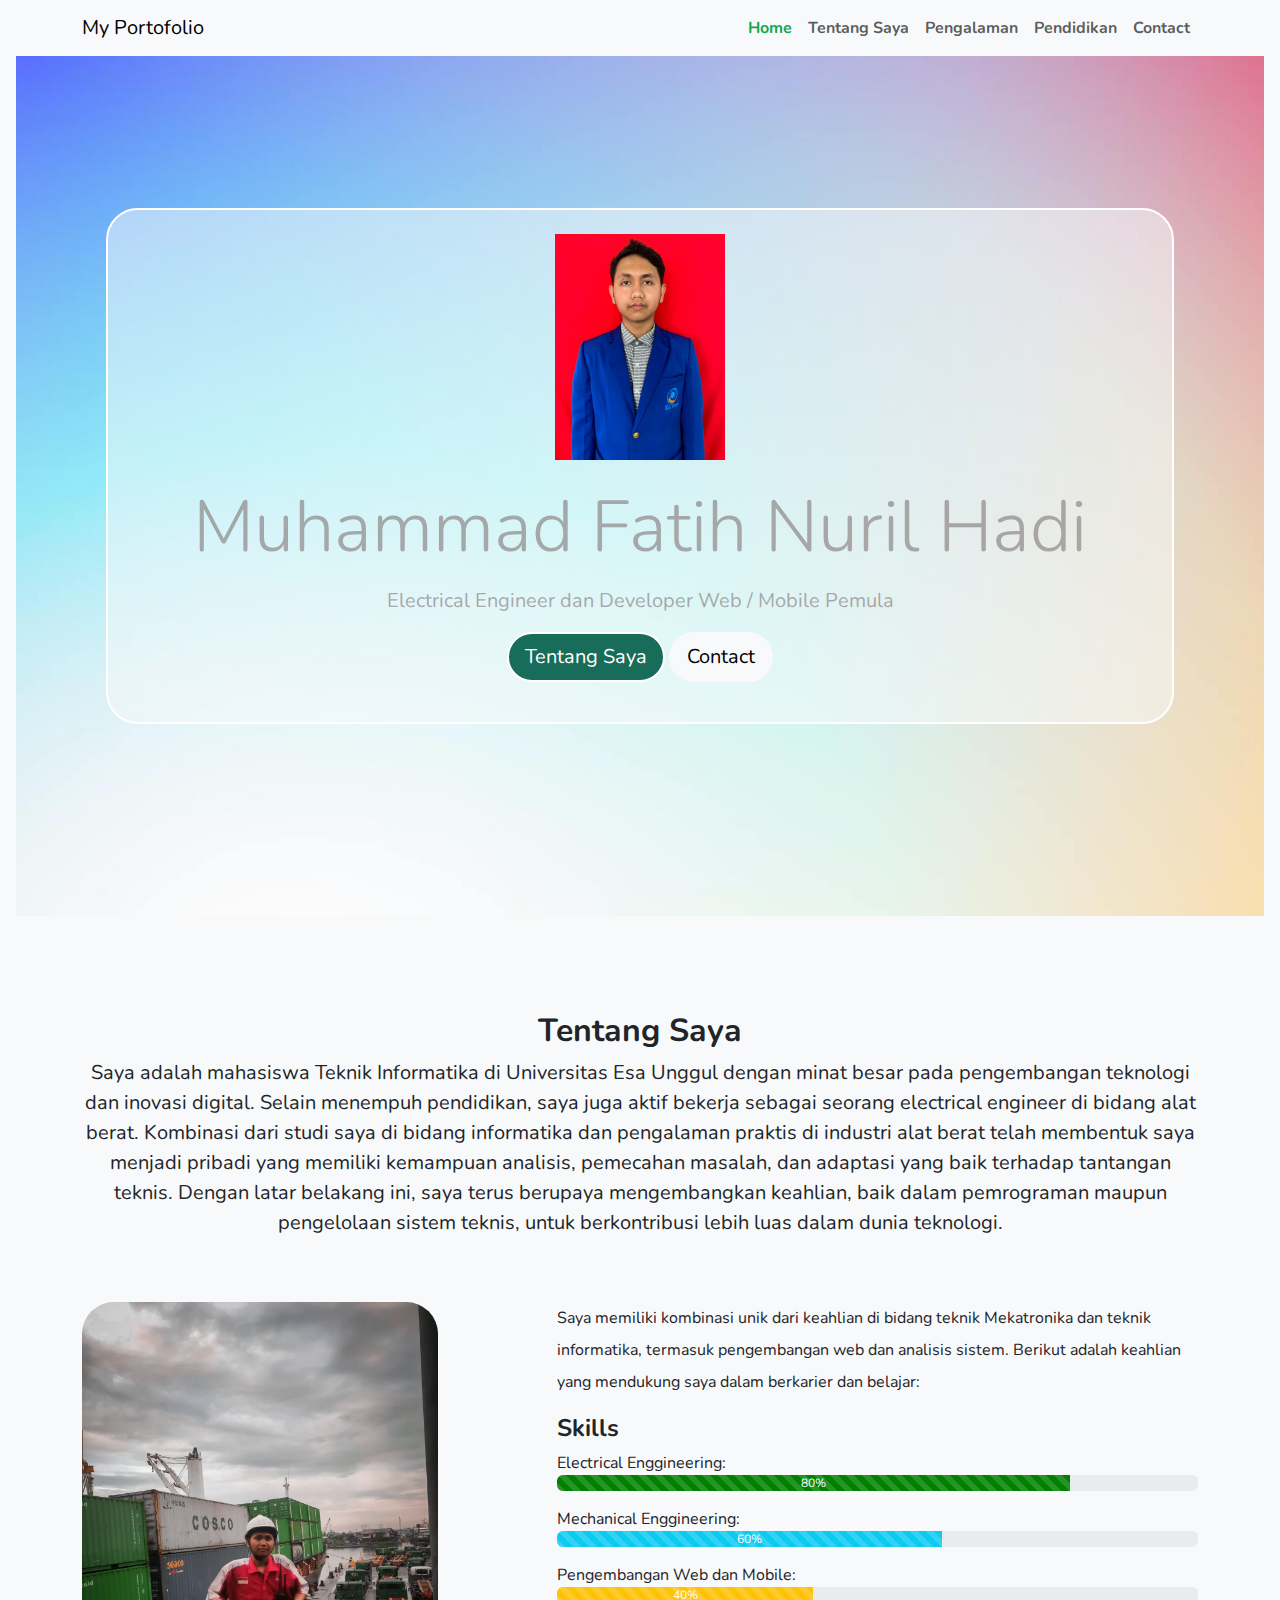
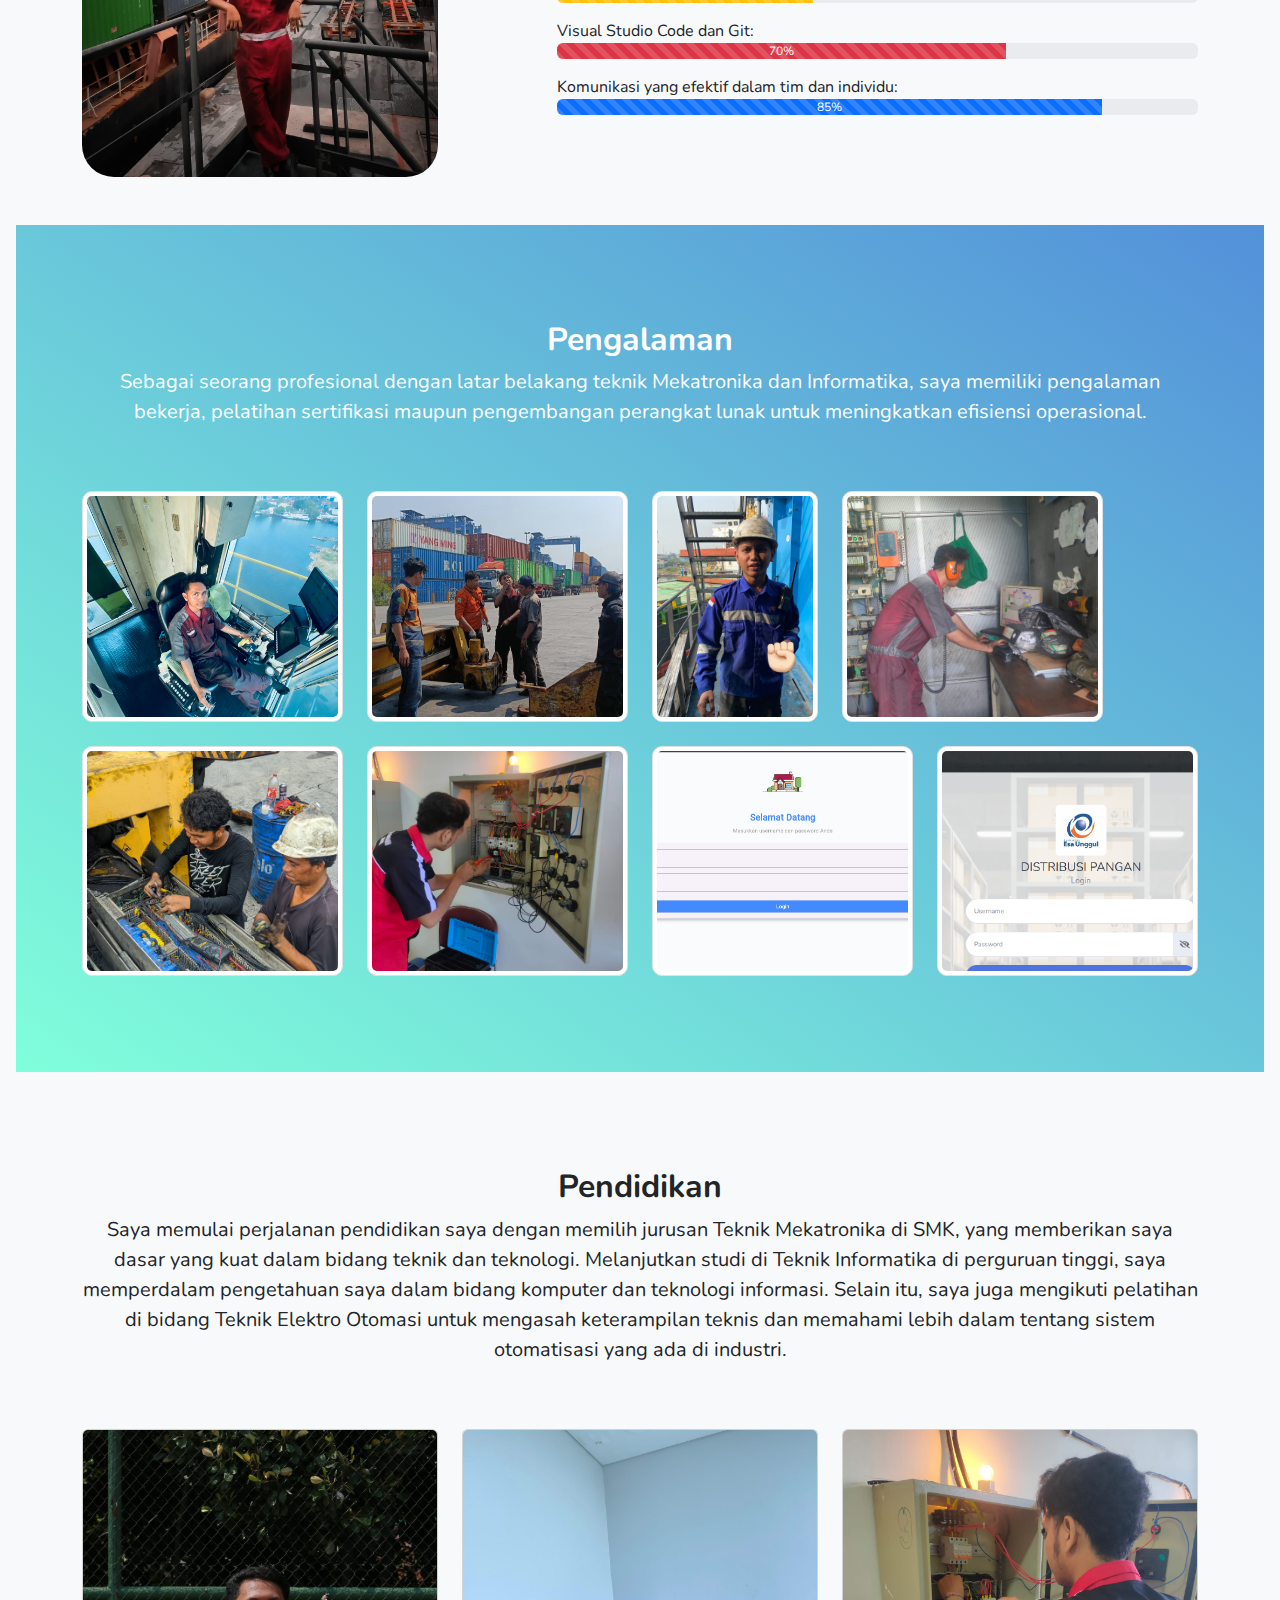
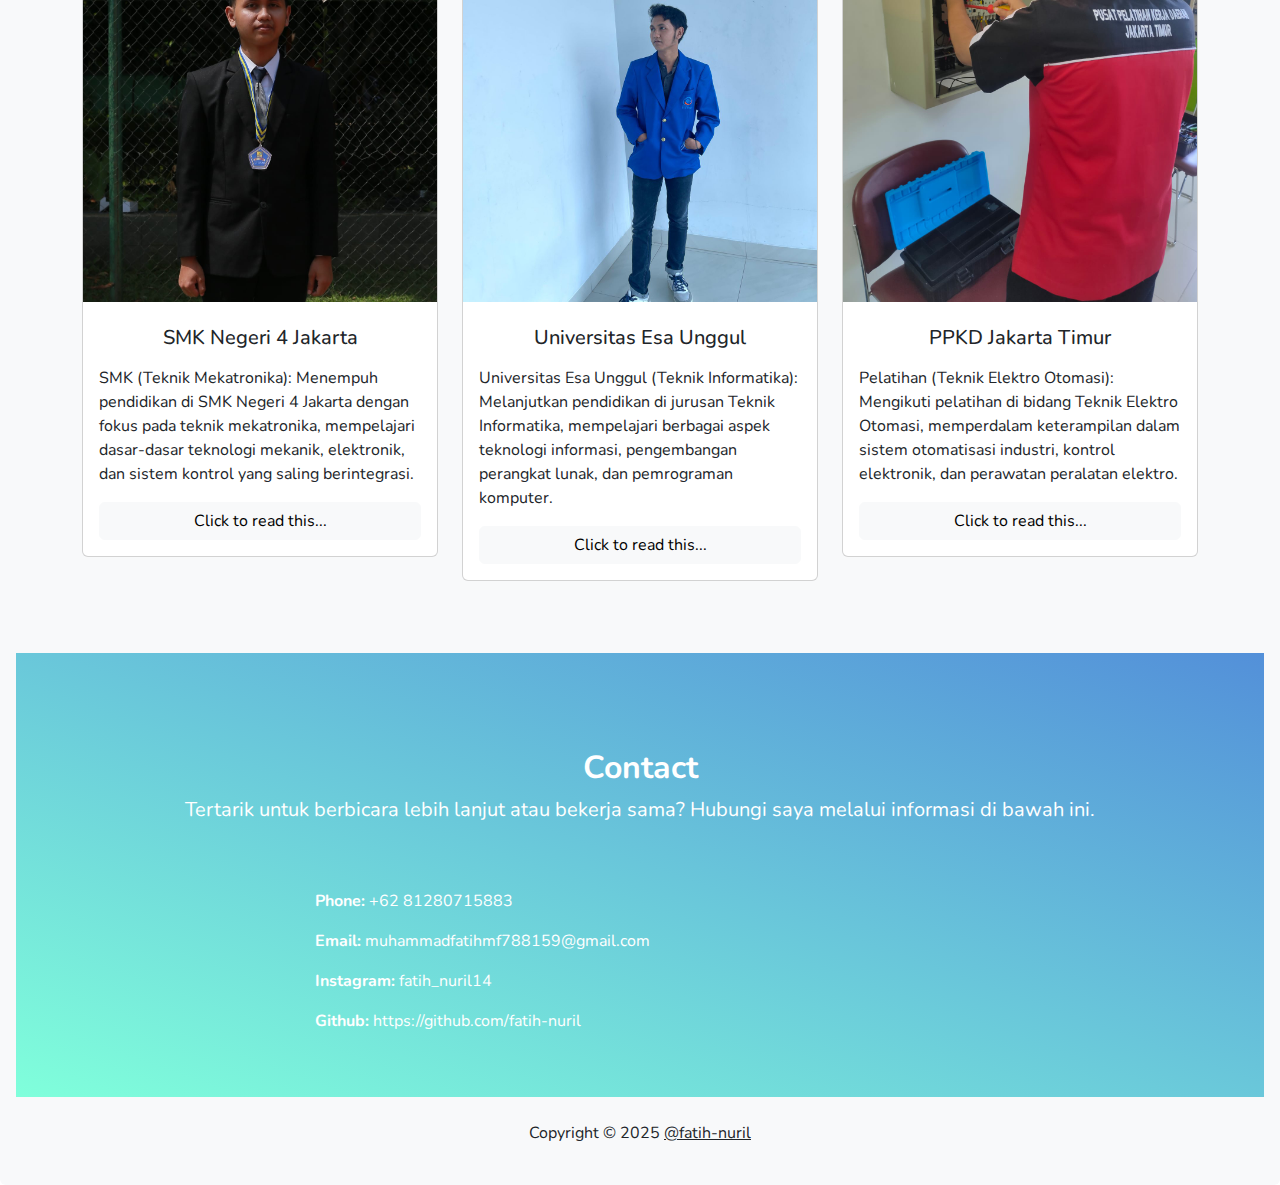
==== index.html @ b8e147cf "Add files via upload" ====
<!DOCTYPE html>
<html lang="en">
<head>
    <meta charset="UTF-8">
    <meta http-equiv="X-UA-Compatible" content="IE=edge">
    <meta name="viewport" content="width=device-width, initial-scale=1.0">
    <title>Personal Portfolio</title>
    <link rel="stylesheet" href="css/bootstrap.css" >
    <link rel="stylesheet" href="css/bootstrap.min.css">
    <link rel="stylesheet" href="css/style.css">
    <link rel="stylesheet" href="css/bootstrap-callout.css">
    <link rel="preconnect" href="https://fonts.googleapis.com">
    <link rel="preconnect" href="https://fonts.gstatic.com" crossorigin>
    <link href="https://fonts.googleapis.com/css2?family=Nunito:wght@200;300;400;500;600;700&display=swap" rel="stylesheet">

    <!--
    Images are from https://unsplash.com/
    -->


</head>
<body>
    <nav id="scrolling_navbar" class="navbar navbar-expand-lg bg-body-tertiary fixed-top">
        <div class="container">
          <a class="navbar-brand" href="#">My Portofolio</a>
          <button class="navbar-toggler" type="button" data-bs-toggle="collapse" data-bs-target="#navbarNav" aria-controls="navbarNav" aria-expanded="false" aria-label="Toggle navigation">
            <span class="navbar-toggler-icon"></span>
          </button>
          <div class="collapse navbar-collapse justify-content-end" id="navbarNav">
            <ul class="navbar-nav fw-bold">
              <li class="nav-item">
                <a class="nav-link" href="#home">Home</a>
              </li>
              <li class="nav-item">
                <a class="nav-link" href="#about">Tentang Saya</a>
              </li>
              <li class="nav-item">
                <a class="nav-link" href="#travel">Pengalaman</a>
              </li>
              <li class="nav-item">
                <a class="nav-link" href="#blog">Pendidikan</a>
              </li>
              <li class="nav-item">
                <a class="nav-link" href="#contact">Contact</a>
              </li>
            </ul>
          </div>
        </div>
      </nav>

      <div data-bs-spy="scroll" data-bs-target="#scrolling_navbar" data-bs-root-margin="0px 0px -40%" data-bs-smooth-scroll="true" class="scrollspy-example bg-light p-3 rounded-2" tabindex="0">

        <section class="min-vh-100 d-flex flex-wrap align-content-center" id="home" style="background-image: url('image/home.jpg'); background-size: cover;">
          <div class="container d-flex align-items-center py-5">
              <div class="col text-center bg-light m-4 p-4 text-dark bg-opacity-50 rounded-5 border border-2 border-white">
                <img src="image/Fatih.jpeg" class="img-fluid col-lg-2 col-sm-6 col-xs-6 mb-4"> 
                <p class="display-2 text-secondary mb-3">Muhammad Fatih Nuril Hadi</p>
                <p class="text-secondary fs-5 mb-6">Electrical Engineer dan Developer Web / Mobile Pemula</p>
                <a class="btn btn-success btn-lg active rounded-pill mb-3" href="#about">Tentang Saya</a>
                <a class="btn btn-light btn-lg rounded-pill mb-3" href="#contact">Contact</a>
            </div>
          </div>
        </section>

        <section data-bs-spy="scroll" data-bs-target="#scrolling_navbar" class="container py-5" id="about">
            <div class="text-center py-5">
                <h2 class="fw-bolder">Tentang Saya</h2>
                <p class="fs-5">Saya adalah mahasiswa Teknik Informatika di Universitas Esa Unggul dengan minat besar pada pengembangan teknologi dan inovasi digital. Selain menempuh pendidikan, saya juga aktif bekerja sebagai seorang electrical engineer di bidang alat berat. Kombinasi dari studi saya di bidang informatika dan pengalaman praktis di industri alat berat telah membentuk saya menjadi pribadi yang memiliki kemampuan analisis, pemecahan masalah, dan adaptasi yang baik terhadap tantangan teknis.

                  Dengan latar belakang ini, saya terus berupaya mengembangkan keahlian, baik dalam pemrograman maupun pengelolaan sistem teknis, untuk berkontribusi lebih luas dalam dunia teknologi.</p>
            </div>
            <div class="row">
                <div class="col-lg-4" >
                    <img class="img-fluid rounded-5" src="image/pelabuhan.png">
                </div>
                <div class="col-lg-7 offset-lg-1">
                    <p class="lh-lg mb-6">Saya memiliki kombinasi unik dari keahlian di bidang teknik Mekatronika dan teknik informatika, termasuk pengembangan web dan analisis sistem. Berikut adalah keahlian yang mendukung saya dalam berkarier dan belajar:</p>
                    <h3 class="fw-bold fs-4">Skills</h3>
                    
                    <p class="mb-0" >Electrical Enggineering:</p>
                    <div class="progress mb-3">
                        <div class="progress-bar progress-bar-striped bg-greenyellow" style="width: 80%;">80%</div>
                    </div>
                    <p class="mb-0" >Mechanical Enggineering:</p>
                    <div class="progress mb-3">
                        <div class="progress-bar progress-bar-striped bg-info" style="width: 60%;">60%</div>
                    </div>
                    <p class="mb-0" >Pengembangan Web dan Mobile:</p>
                    <div class="progress mb-3">
                        <div class="progress-bar progress-bar-striped bg-warning" style="width: 40%;">40%</div>
                    </div>
                    <p class="mb-0" >Visual Studio Code dan Git:</p>
                    <div class="progress mb-3">
                        <div class="progress-bar progress-bar-striped bg-danger" style="width: 70%;">70%</div>
                    </div>
                    <p class="mb-0" >Komunikasi yang efektif dalam tim dan individu:</p>
                    <div class="progress mb-3">
                        <div class="progress-bar progress-bar-striped bg-green" style="width: 85%;">85%</div>
                    </div>
                </div>

            </div>

        </section>

        <section data-bs-spy="scroll" data-bs-target="#scrolling_navbar" class="bg-dark py-5" id="travel">
            <div class="container">
                <div class="text-white text-center py-5">
                    <h2 class="fw-bolder">Pengalaman</h2>
                    <p class="fs-5">Sebagai seorang profesional dengan latar belakang teknik Mekatronika dan Informatika, saya memiliki pengalaman bekerja, pelatihan sertifikasi maupun pengembangan perangkat lunak untuk meningkatkan efisiensi operasional.</p>
                </div>

                <div class="row pb-4" id="gallery" data-toggle="modal" data-target="#exampleModal">
                    <div class="col-12 col-sm-6 col-lg-3 mb-4">
                      <img class="w-100 img-thumbnail" src="image/fatih1.jpeg" data-target="#carouselExample" data-slide-to="0">
                    </div>
                    <div class="col-12 col-sm-6 col-lg-3 mb-4">
                      <img class="w-100 img-thumbnail" src="image/fatih2.jpeg" data-target="#carouselExample" data-slide-to="1">
                    </div>
                    <div class="col-11 col-sm-5 col-lg-2 mb-2">
                      <img class="w-100 img-thumbnail" src="image/fatih3.jpeg" data-target="#carouselExample" data-slide-to="2">
                    </div>
                    <div class="col-12 col-sm-6 col-lg-3 mb-4">
                      <img class="w-100 img-thumbnail" src="image/fatih4.jpeg" data-target="#carouselExample" data-slide-to="3">
                    </div>
                    <div class="col-12 col-sm-6 col-lg-3 mb-4">
                        <img class="w-100 img-thumbnail" src="image/fatih5.jpeg" data-target="#carouselExample" data-slide-to="4">
                    </div>
                    <div class="col-12 col-sm-6 col-lg-3 mb-4">
                        <img class="w-100 img-thumbnail" src="image/fatih6.jpeg" data-target="#carouselExample" data-slide-to="5">
                    </div>
                    <div class="col-12 col-sm-6 col-lg-3 mb-4">
                        <img class="w-100 img-thumbnail" src="image/project1.png" data-target="#carouselExample" data-slide-to="6">
                    </div>
                    <div class="col-12 col-sm-6 col-lg-3 mb-4">
                        <img class="w-100 img-thumbnail" src="image/project3.png" data-target="#carouselExample" data-slide-to="7">
                    </div>
                  </div>
                  
                  <!-- Modal -->
                  <!-- 
                  This part is straight out of Bootstrap docs. Just a carousel inside a modal.
                  -->
                  <div class="modal fade" id="exampleModal" tabindex="-1" role="dialog" aria-hidden="true">
                    <div class="modal-dialog" role="document">
                      <div class="modal-content">
                        <div class="modal-header">
                          <button type="button" class="btn-close" data-dismiss="modal" aria-label="Close"></span>
                          </button>
                        </div>
                        <div class="modal-body">
                          <div id="carouselExample" class="carousel slide" data-bs-ride="carousel">
                            <div class="carousel-indicators">
                                <button type="button" data-bs-target="#carouselExample" data-bs-slide-to="0" class="active" aria-current="true" aria-label="Slide 1"></button>
                                <button type="button" data-bs-target="#carouselExample" data-bs-slide-to="1" aria-label="Slide 2"></button>
                                <button type="button" data-bs-target="#carouselExample" data-bs-slide-to="2" aria-label="Slide 3"></button>
                                <button type="button" data-bs-target="#carouselExample" data-bs-slide-to="3" aria-label="Slide 4"></button>
                                <button type="button" data-bs-target="#carouselExample" data-bs-slide-to="4" aria-label="Slide 5"></button>
                                <button type="button" data-bs-target="#carouselExample" data-bs-slide-to="5" aria-label="Slide 6"></button>
                                <button type="button" data-bs-target="#carouselExample" data-bs-slide-to="6" aria-label="Slide 7"></button>
                                <button type="button" data-bs-target="#carouselExample" data-bs-slide-to="7" aria-label="Slide 8"></button>
                              </div>
                            <div class="carousel-inner">
                              <div class="carousel-item active" data-bs-interval="3000">
                                <img class="d-block w-100" src="image/operator.jpeg">
                              </div>
                              <div class="carousel-item" data-bs-interval="3000">
                                <img class="d-block w-100" src="image/elektrik1.jpeg">
                              </div>
                              <div class="carousel-item" data-bs-interval="3000">
                                <img class="d-block w-100" src="image/ngoding.jpeg">
                              </div>
                              <div class="carousel-item" data-bs-interval="3000">
                                <img class="d-block w-100" src="image/drive1.jpeg">
                              </div>
                              <div class="carousel-item" data-bs-interval="3000">
                                <img class="d-block w-100" src="image/hmc2.jpeg">
                              </div>
                              <div class="carousel-item" data-bs-interval="3000">
                                <img class="d-block w-100" src="image/las1.jpeg">
                              </div>
                              <div class="carousel-item" data-bs-interval="3000">
                                <img class="d-block w-100" src="image/bareng.jpeg">
                              </div>
                              <div class="carousel-item" data-bs-interval="3000">
                                <img class="d-block w-100" src="image/pelabuhan.png">
                              </div>
                            </div>
                            <a class="carousel-control-prev" href="#carouselExample" type="button" data-slide="prev">
                              <span class="carousel-control-prev-icon" aria-hidden="true"></span>
                              <span class="visually-hidden">Previous</span>
                            </a>
                            <a class="carousel-control-next" href="#carouselExample" type="button" data-slide="next">
                              <span class="carousel-control-next-icon" aria-hidden="true"></span>
                              <span class="visually-hidden">Next</span>
                            </a>
                          </div>
                        </div>
                      </div>
                    </div>
                  </div>
                  
            </div>
            
        </section>

        <section data-bs-spy="scroll" data-bs-target="#scrolling_navbar" class="py-5" id="blog">
            <div class="container">
                <div class="text-center py-5">
                    <h2 class="fw-bolder">Pendidikan</h2>
                    <p class="fs-5">Saya memulai perjalanan pendidikan saya dengan memilih jurusan Teknik Mekatronika di SMK, yang memberikan saya dasar yang kuat dalam bidang teknik dan teknologi. Melanjutkan studi di Teknik Informatika di perguruan tinggi, saya memperdalam pengetahuan saya dalam bidang komputer dan teknologi informasi. Selain itu, saya juga mengikuti pelatihan di bidang Teknik Elektro Otomasi untuk mengasah keterampilan teknis dan memahami lebih dalam tentang sistem otomatisasi yang ada di industri.</p>
                </div>

                <div class="row">
                    <div class="col-lg-4 col-md-6 mb-4">
                        <div class="card">
                            <img src="image/smk.jpeg" class="card-img-top">
                            <div class="card-body">
                                <h5 class="card-title text-center py-2">SMK Negeri 4 Jakarta</h5>
                                <p>SMK (Teknik Mekatronika): Menempuh pendidikan di SMK Negeri 4 Jakarta dengan fokus pada teknik mekatronika, mempelajari dasar-dasar teknologi mekanik, elektronik, dan sistem kontrol yang saling berintegrasi.</p>
                                <a href="blog-page.html" class="btn btn-light d-flex justify-content-center">Click to read this...</a>
                            </div>

                        </div>

                    </div>

                    <div class="col-lg-4 col-md-6 mb-4">
                        <div class="card">
                            <img src="image/kuliah.jpeg" class="card-img-top">
                            <div class="card-body">
                                <h5 class="card-title text-center py-2">Universitas Esa Unggul</h5>
                                <p>Universitas Esa Unggul (Teknik Informatika): Melanjutkan pendidikan di jurusan Teknik Informatika, mempelajari berbagai aspek teknologi informasi, pengembangan perangkat lunak, dan pemrograman komputer.</p>
                                <a href="blog-page2.html" class="btn btn-light d-flex justify-content-center">Click to read this...</a>
                            </div>

                        </div>

                    </div>

                    <div class="col-lg-4 col-md-6 mb-4">
                        <div class="card">
                            <img src="image/pelatihan.jpeg" class="card-img-top">
                            <div class="card-body">
                                <h5 class="card-title text-center py-2">PPKD Jakarta Timur</h5>
                                <p>Pelatihan (Teknik Elektro Otomasi): Mengikuti pelatihan di bidang Teknik Elektro Otomasi, memperdalam keterampilan dalam sistem otomatisasi industri, kontrol elektronik, dan perawatan peralatan elektro.</p>
                                <a href="blog-page3.html" class="btn btn-light d-flex justify-content-center">Click to read this...</a>
                            </div>

                        </div>

                    </div>

                </div>



            </div>
        </section>

        <section data-bs-spy="scroll" data-bs-target="#scrolling_navbar" class="bg-dark py-5" id="contact">
          <div class="container">
              <div class="text-white text-center py-5">
                  <h2 class="fw-bolder">Contact</h2>
                  <p class="fs-5">Tertarik untuk berbicara lebih lanjut atau bekerja sama? Hubungi saya melalui informasi di bawah ini.</p>
              </div>
      
              <div class="col-xxl-6 col-xl-7 col-lg-8 col-md-9 col-sm-10 col-11 mx-auto">
                  <div class="text-white fs-6">
                      <p><strong>Phone:</strong> +62 81280715883</p>
                      <p><strong>Email:</strong> muhammadfatihmf788159@gmail.com</p>
                      <p><strong>Instagram:</strong> fatih_nuril14</p>
                      <p><strong>Github:</strong> https://github.com/fatih-nuril</p>
                  </div>
              </div>
          </div>
      </section>      

        <footer class="bg-light">
            <div class="container">
                <p class="copyright-text text-center fs-8 py-4 mb-0">Copyright © 2025 <a class="text-dark" href="https://github.com/fatih-nuril" target="_blank">@fatih-nuril</a></p>
                </div>
            </div>

        </footer>

    </div>

    <script>
        function switchStyle() {
        if (document.getElementById('styleSwitch').checked) {
            document.getElementById('gallery').classList.add("custom");
            document.getElementById('exampleModal').classList.add("custom");
        } else {
            document.getElementById('gallery').classList.remove("custom");
            document.getElementById('exampleModal').classList.remove("custom");
        }
        };
        
    </script>

    <script src="https://cdnjs.cloudflare.com/ajax/libs/jquery/3.3.1/jquery.min.js" ></script>
    <script src="https://cdnjs.cloudflare.com/ajax/libs/popper.js/1.14.6/popper.min.js" ></script>
    <script src="https://stackpath.bootstrapcdn.com/bootstrap/4.1.3/js/bootstrap.min.js" ></script>
    <script src="js/bootstrap.bundle.min.js"></script>
    <script src="js/main.js"></script>
   
</body>
</html>
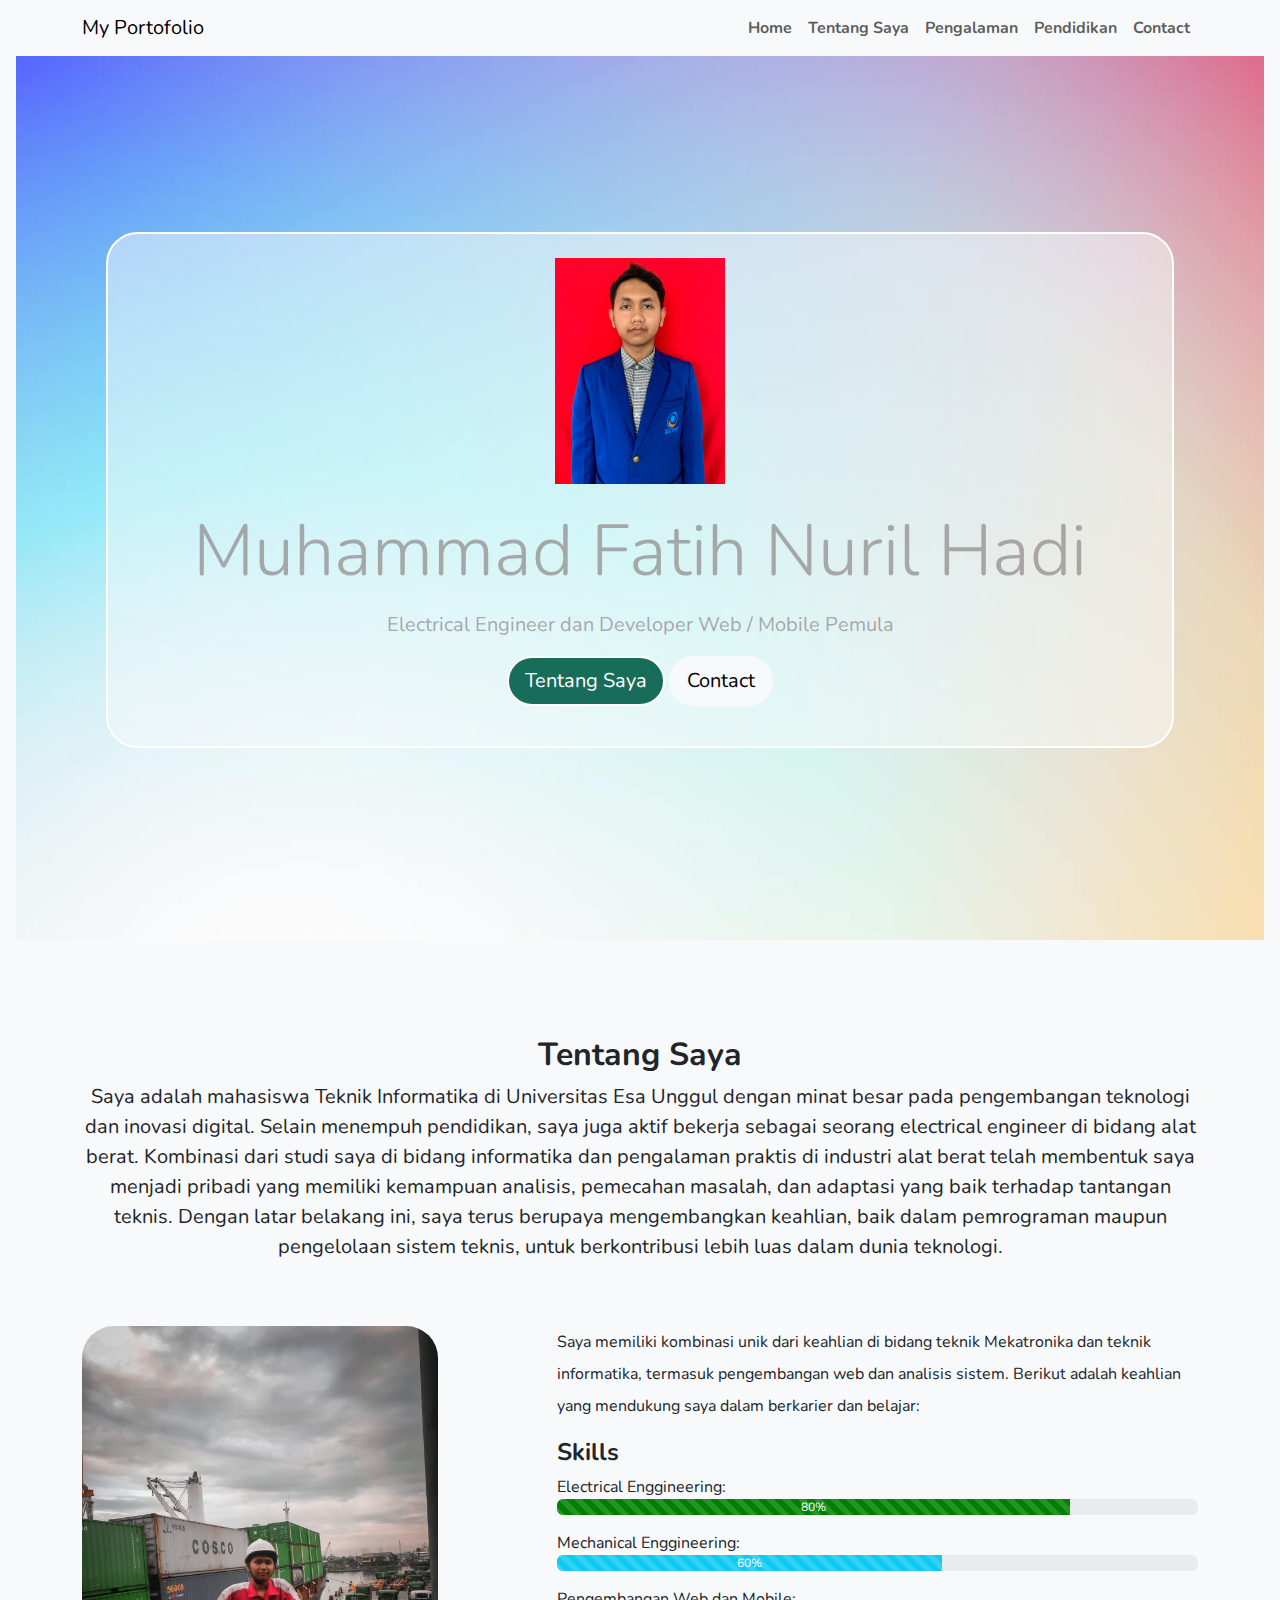
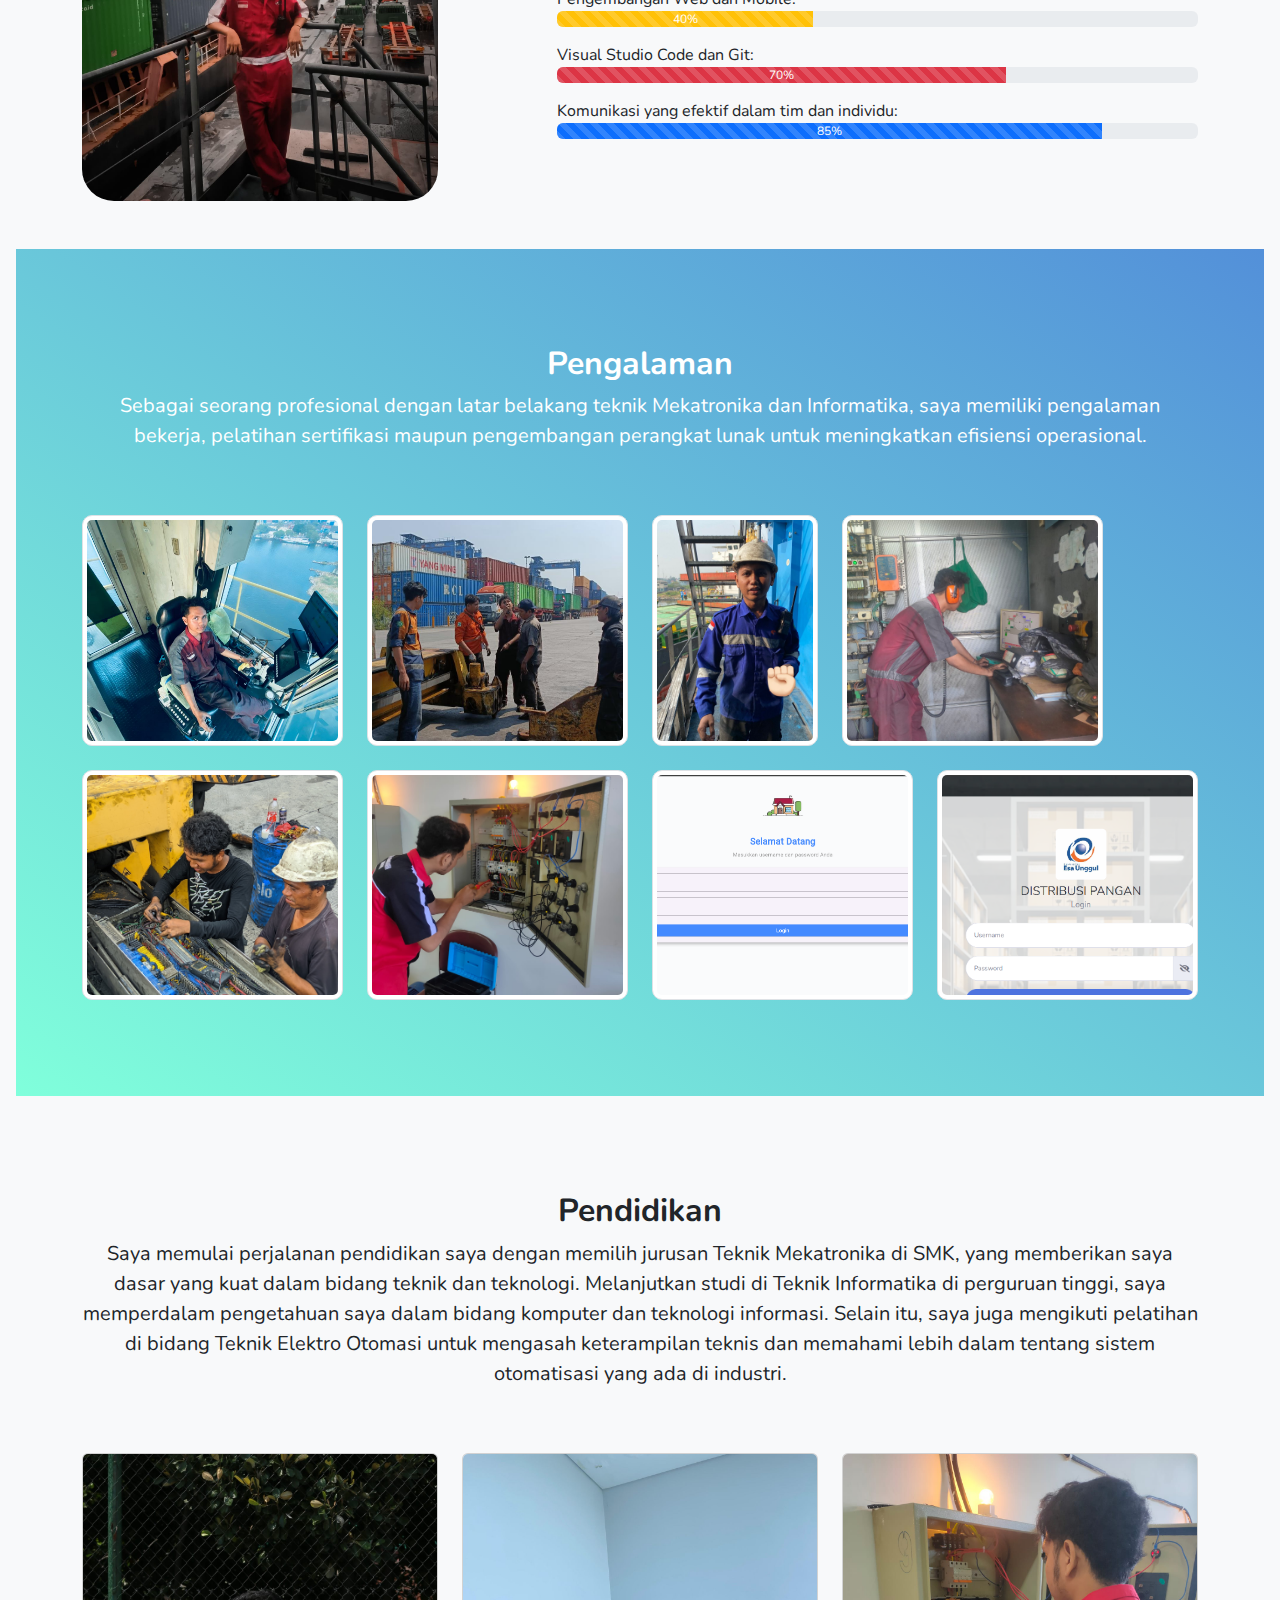
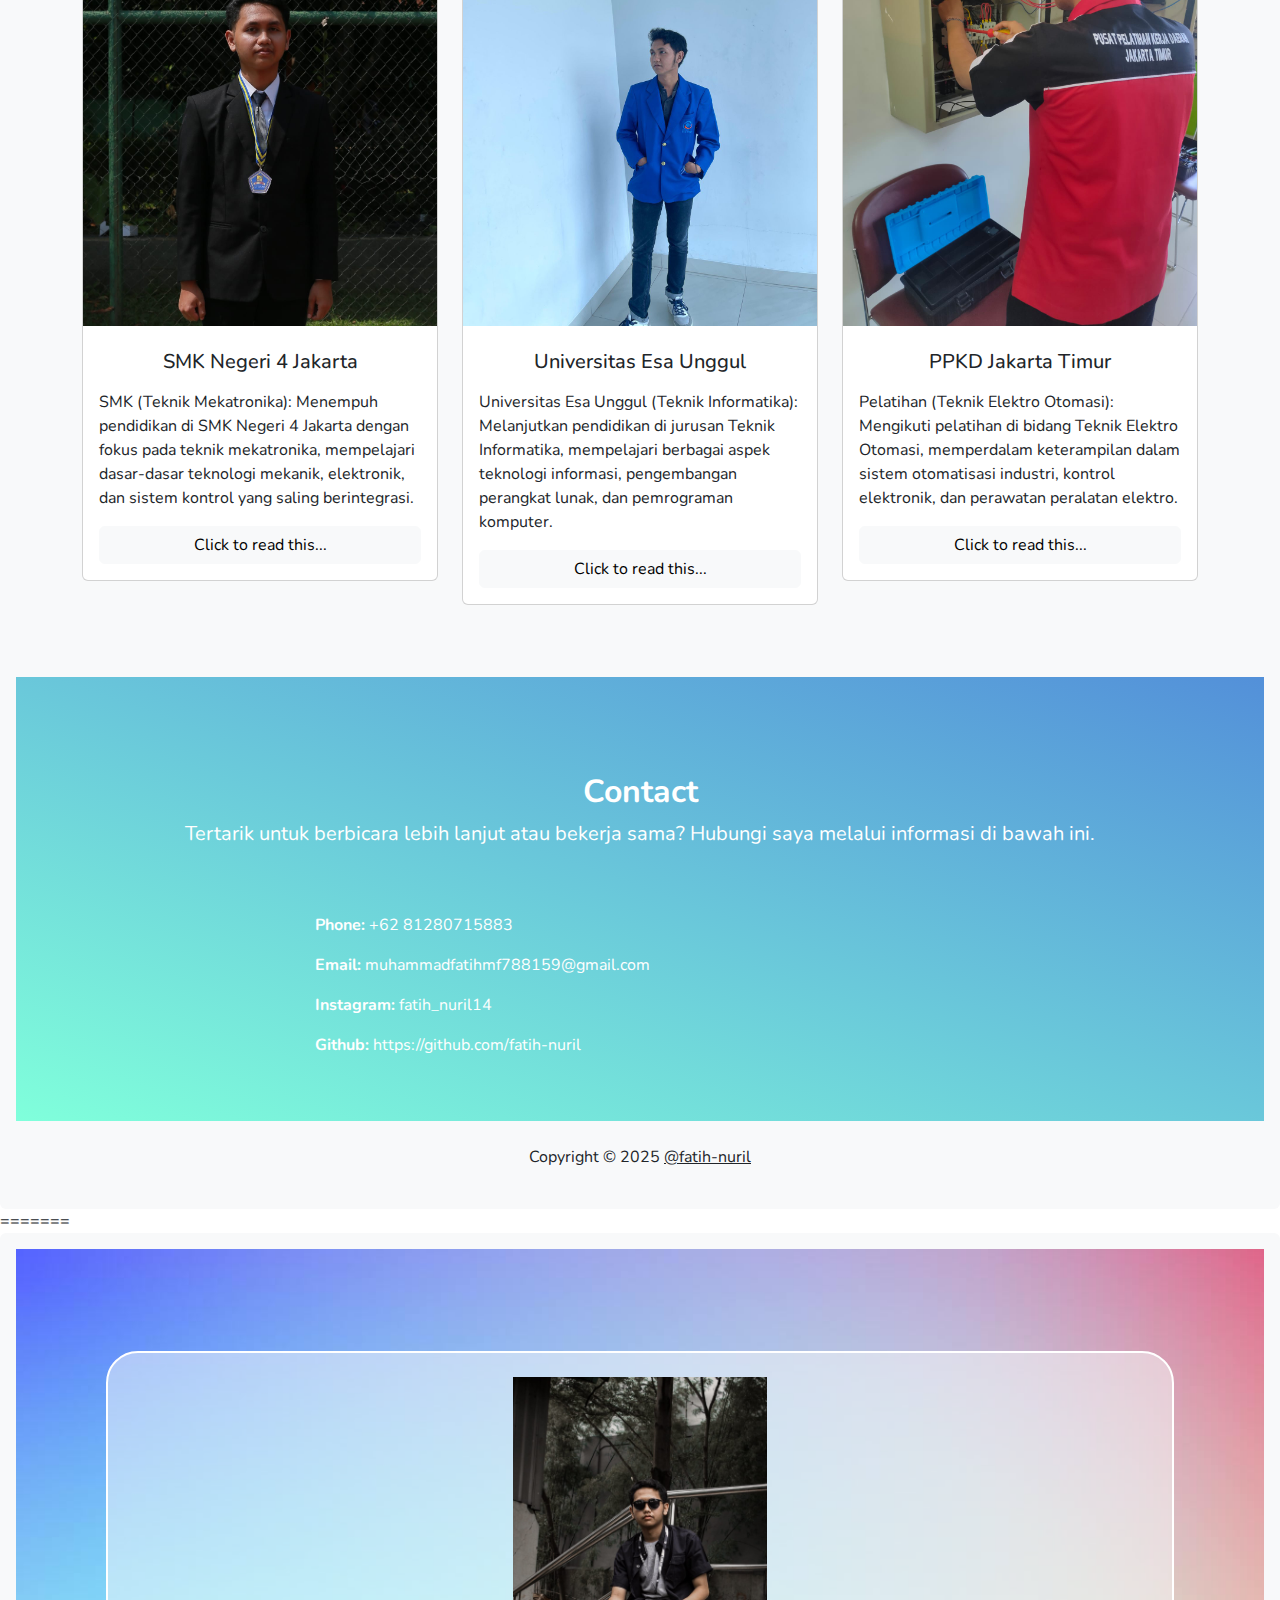
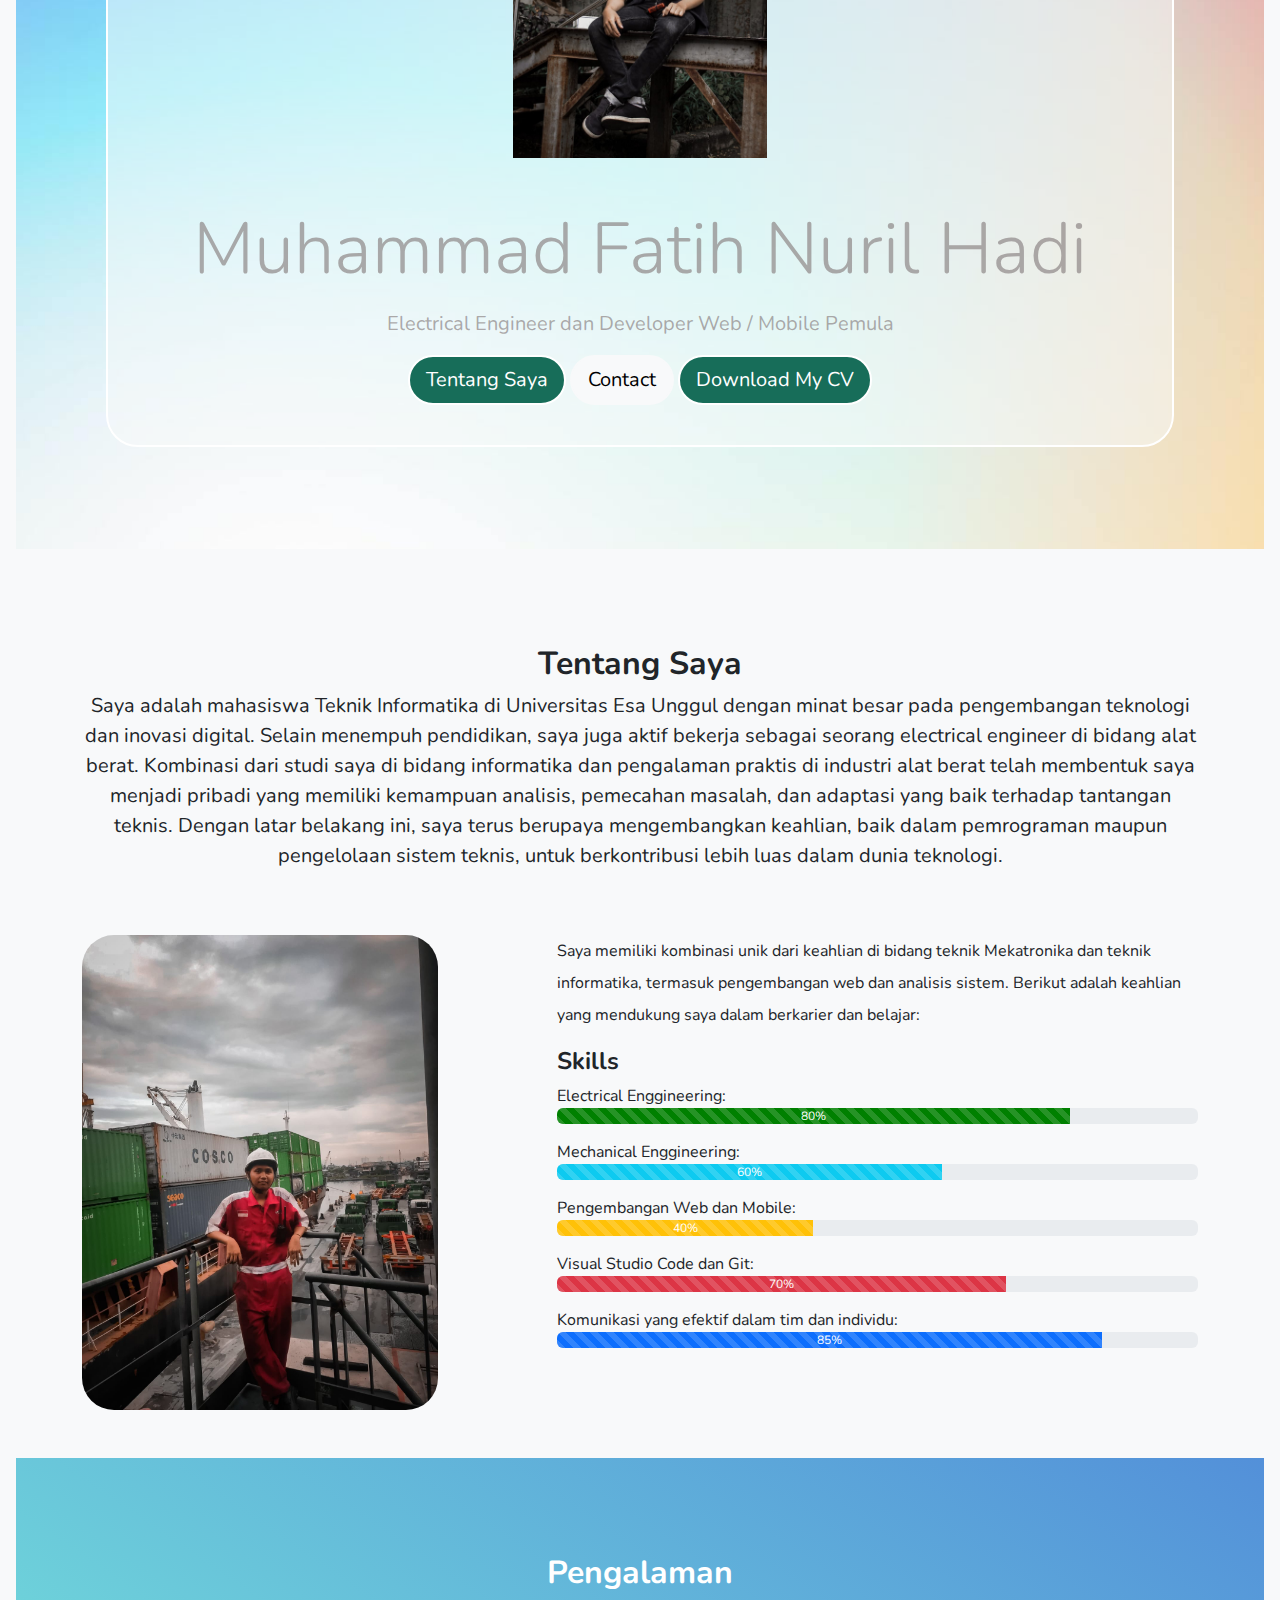
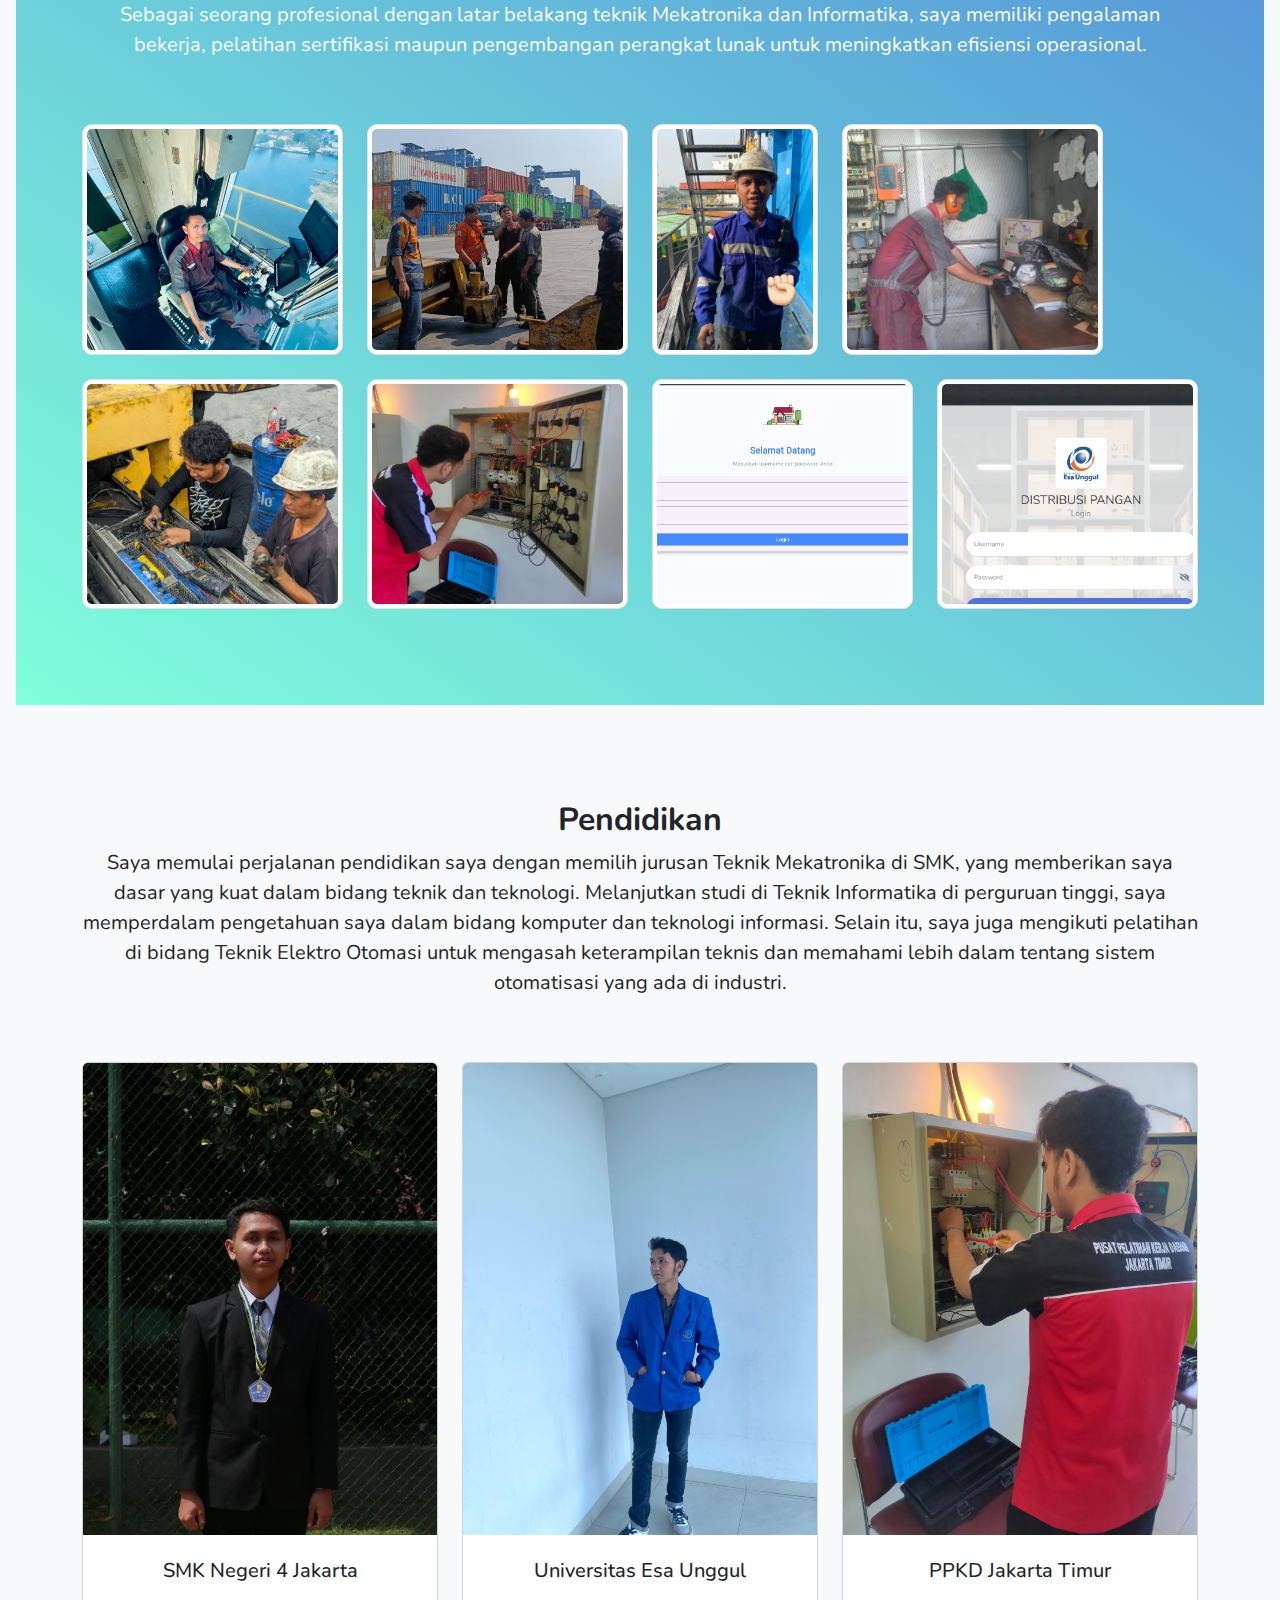
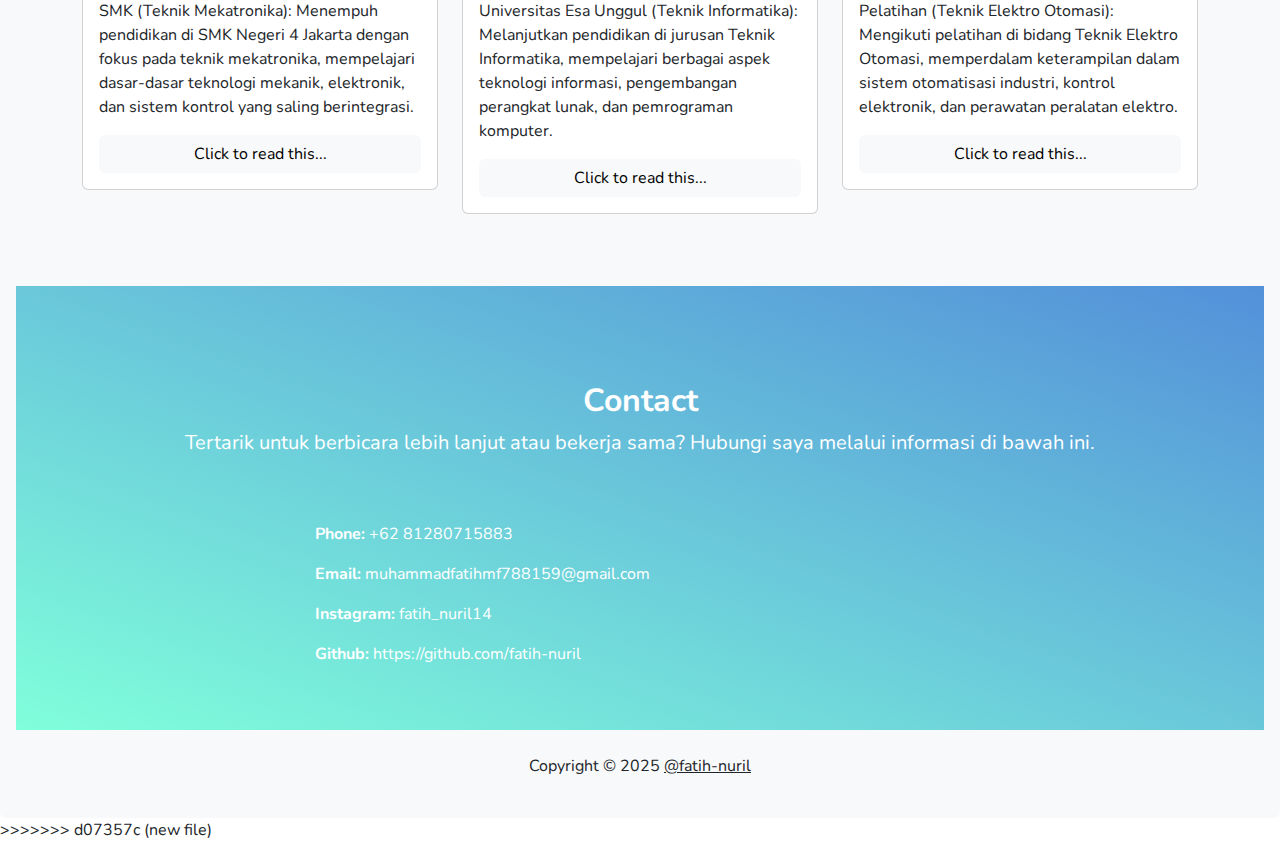
==== commit ec7ad81d: "new file" ====
--- a/index.html
+++ b/index.html
@@ -1,3 +1,4 @@
+<<<<<<< HEAD
 <!DOCTYPE html>
 <html lang="en">
 <head>
@@ -306,4 +307,315 @@
     <script src="js/main.js"></script>
    
 </body>
+=======
+<!DOCTYPE html>
+<html lang="en">
+<head>
+    <meta charset="UTF-8">
+    <meta http-equiv="X-UA-Compatible" content="IE=edge">
+    <meta name="viewport" content="width=device-width, initial-scale=1.0">
+    <title>Personal Portfolio</title>
+    <link rel="stylesheet" href="css/bootstrap.css" >
+    <link rel="stylesheet" href="css/bootstrap.min.css">
+    <link rel="stylesheet" href="css/style.css">
+    <link rel="stylesheet" href="css/bootstrap-callout.css">
+    <link rel="preconnect" href="https://fonts.googleapis.com">
+    <link rel="preconnect" href="https://fonts.gstatic.com" crossorigin>
+    <link href="https://fonts.googleapis.com/css2?family=Nunito:wght@200;300;400;500;600;700&display=swap" rel="stylesheet">
+
+    <!--
+    Images are from https://unsplash.com/
+    -->
+
+
+</head>
+<body>
+    <nav id="scrolling_navbar" class="navbar navbar-expand-lg bg-body-tertiary fixed-top">
+        <div class="container">
+          <a class="navbar-brand" href="#">My Portofolio</a>
+          <button class="navbar-toggler" type="button" data-bs-toggle="collapse" data-bs-target="#navbarNav" aria-controls="navbarNav" aria-expanded="false" aria-label="Toggle navigation">
+            <span class="navbar-toggler-icon"></span>
+          </button>
+          <div class="collapse navbar-collapse justify-content-end" id="navbarNav">
+            <ul class="navbar-nav fw-bold">
+              <li class="nav-item">
+                <a class="nav-link" href="#home">Home</a>
+              </li>
+              <li class="nav-item">
+                <a class="nav-link" href="#about">Tentang Saya</a>
+              </li>
+              <li class="nav-item">
+                <a class="nav-link" href="#travel">Pengalaman</a>
+              </li>
+              <li class="nav-item">
+                <a class="nav-link" href="#blog">Pendidikan</a>
+              </li>
+              <li class="nav-item">
+                <a class="nav-link" href="#contact">Contact</a>
+              </li>
+            </ul>
+          </div>
+        </div>
+      </nav>
+
+      <div data-bs-spy="scroll" data-bs-target="#scrolling_navbar" data-bs-root-margin="0px 0px -40%" data-bs-smooth-scroll="true" class="scrollspy-example bg-light p-3 rounded-2" tabindex="0">
+
+        <section class="min-vh-100 d-flex flex-wrap align-content-center" id="home" style="background-image: url('image/home.jpg'); background-size: cover;">
+          <div class="container d-flex align-items-center py-5">
+              <div class="col text-center bg-light m-4 p-4 text-dark bg-opacity-50 rounded-5 border border-2 border-white">
+                <img src="image/fatih_buat_porto.jpg" class="img-fluid col-lg-3 col-sm-7 col-xs-7 mb-5"> 
+                <p class="display-2 text-secondary mb-3">Muhammad Fatih Nuril Hadi</p>
+                <p class="text-secondary fs-5 mb-6">Electrical Engineer dan Developer Web / Mobile Pemula</p>
+                <a class="btn btn-success btn-lg active rounded-pill mb-3" href="#about">Tentang Saya</a>
+                <a class="btn btn-light btn-lg rounded-pill mb-3" href="#contact">Contact</a>
+                <a href="image/cv_muhammad_fatih_nuril_hadi.pdf" class="btn btn-success btn-lg active rounded-pill mb-3" download="Muhammad_Fatih_Nuril_Hadi_CV.pdf">Download My CV</a>
+            </div>
+          </div>
+        </section>
+
+        <section data-bs-spy="scroll" data-bs-target="#scrolling_navbar" class="container py-5" id="about">
+            <div class="text-center py-5">
+                <h2 class="fw-bolder">Tentang Saya</h2>
+                <p class="fs-5">Saya adalah mahasiswa Teknik Informatika di Universitas Esa Unggul dengan minat besar pada pengembangan teknologi dan inovasi digital. Selain menempuh pendidikan, saya juga aktif bekerja sebagai seorang electrical engineer di bidang alat berat. Kombinasi dari studi saya di bidang informatika dan pengalaman praktis di industri alat berat telah membentuk saya menjadi pribadi yang memiliki kemampuan analisis, pemecahan masalah, dan adaptasi yang baik terhadap tantangan teknis.
+
+                  Dengan latar belakang ini, saya terus berupaya mengembangkan keahlian, baik dalam pemrograman maupun pengelolaan sistem teknis, untuk berkontribusi lebih luas dalam dunia teknologi.</p>
+            </div>
+            <div class="row">
+                <div class="col-lg-4" >
+                    <img class="img-fluid rounded-5" src="image/pelabuhan.png">
+                </div>
+                <div class="col-lg-7 offset-lg-1">
+                    <p class="lh-lg mb-6">Saya memiliki kombinasi unik dari keahlian di bidang teknik Mekatronika dan teknik informatika, termasuk pengembangan web dan analisis sistem. Berikut adalah keahlian yang mendukung saya dalam berkarier dan belajar:</p>
+                    <h3 class="fw-bold fs-4">Skills</h3>
+                    
+                    <p class="mb-0" >Electrical Enggineering:</p>
+                    <div class="progress mb-3">
+                        <div class="progress-bar progress-bar-striped bg-greenyellow" style="width: 80%;">80%</div>
+                    </div>
+                    <p class="mb-0" >Mechanical Enggineering:</p>
+                    <div class="progress mb-3">
+                        <div class="progress-bar progress-bar-striped bg-info" style="width: 60%;">60%</div>
+                    </div>
+                    <p class="mb-0" >Pengembangan Web dan Mobile:</p>
+                    <div class="progress mb-3">
+                        <div class="progress-bar progress-bar-striped bg-warning" style="width: 40%;">40%</div>
+                    </div>
+                    <p class="mb-0" >Visual Studio Code dan Git:</p>
+                    <div class="progress mb-3">
+                        <div class="progress-bar progress-bar-striped bg-danger" style="width: 70%;">70%</div>
+                    </div>
+                    <p class="mb-0" >Komunikasi yang efektif dalam tim dan individu:</p>
+                    <div class="progress mb-3">
+                        <div class="progress-bar progress-bar-striped bg-green" style="width: 85%;">85%</div>
+                    </div>
+                </div>
+
+            </div>
+
+        </section>
+
+        <section data-bs-spy="scroll" data-bs-target="#scrolling_navbar" class="bg-dark py-5" id="travel">
+            <div class="container">
+                <div class="text-white text-center py-5">
+                    <h2 class="fw-bolder">Pengalaman</h2>
+                    <p class="fs-5">Sebagai seorang profesional dengan latar belakang teknik Mekatronika dan Informatika, saya memiliki pengalaman bekerja, pelatihan sertifikasi maupun pengembangan perangkat lunak untuk meningkatkan efisiensi operasional.</p>
+                </div>
+
+                <div class="row pb-4" id="gallery" data-toggle="modal" data-target="#exampleModal">
+                    <div class="col-12 col-sm-6 col-lg-3 mb-4">
+                      <img class="w-100 img-thumbnail" src="image/fatih1.jpeg" data-target="#carouselExample" data-slide-to="0">
+                    </div>
+                    <div class="col-12 col-sm-6 col-lg-3 mb-4">
+                      <img class="w-100 img-thumbnail" src="image/fatih2.jpeg" data-target="#carouselExample" data-slide-to="1">
+                    </div>
+                    <div class="col-11 col-sm-5 col-lg-2 mb-2">
+                      <img class="w-100 img-thumbnail" src="image/fatih3.jpeg" data-target="#carouselExample" data-slide-to="2">
+                    </div>
+                    <div class="col-12 col-sm-6 col-lg-3 mb-4">
+                      <img class="w-100 img-thumbnail" src="image/fatih4.jpeg" data-target="#carouselExample" data-slide-to="3">
+                    </div>
+                    <div class="col-12 col-sm-6 col-lg-3 mb-4">
+                        <img class="w-100 img-thumbnail" src="image/fatih5.jpeg" data-target="#carouselExample" data-slide-to="4">
+                    </div>
+                    <div class="col-12 col-sm-6 col-lg-3 mb-4">
+                        <img class="w-100 img-thumbnail" src="image/fatih6.jpeg" data-target="#carouselExample" data-slide-to="5">
+                    </div>
+                    <div class="col-12 col-sm-6 col-lg-3 mb-4">
+                        <img class="w-100 img-thumbnail" src="image/project1.png" data-target="#carouselExample" data-slide-to="6">
+                    </div>
+                    <div class="col-12 col-sm-6 col-lg-3 mb-4">
+                        <img class="w-100 img-thumbnail" src="image/project3.png" data-target="#carouselExample" data-slide-to="7">
+                    </div>
+                  </div>
+                  
+                  <!-- Modal -->
+                  <!-- 
+                  This part is straight out of Bootstrap docs. Just a carousel inside a modal.
+                  -->
+                  <div class="modal fade" id="exampleModal" tabindex="-1" role="dialog" aria-hidden="true">
+                    <div class="modal-dialog" role="document">
+                      <div class="modal-content">
+                        <div class="modal-header">
+                          <button type="button" class="btn-close" data-dismiss="modal" aria-label="Close"></span>
+                          </button>
+                        </div>
+                        <div class="modal-body">
+                          <div id="carouselExample" class="carousel slide" data-bs-ride="carousel">
+                            <div class="carousel-indicators">
+                                <button type="button" data-bs-target="#carouselExample" data-bs-slide-to="0" class="active" aria-current="true" aria-label="Slide 1"></button>
+                                <button type="button" data-bs-target="#carouselExample" data-bs-slide-to="1" aria-label="Slide 2"></button>
+                                <button type="button" data-bs-target="#carouselExample" data-bs-slide-to="2" aria-label="Slide 3"></button>
+                                <button type="button" data-bs-target="#carouselExample" data-bs-slide-to="3" aria-label="Slide 4"></button>
+                                <button type="button" data-bs-target="#carouselExample" data-bs-slide-to="4" aria-label="Slide 5"></button>
+                                <button type="button" data-bs-target="#carouselExample" data-bs-slide-to="5" aria-label="Slide 6"></button>
+                                <button type="button" data-bs-target="#carouselExample" data-bs-slide-to="6" aria-label="Slide 7"></button>
+                                <button type="button" data-bs-target="#carouselExample" data-bs-slide-to="7" aria-label="Slide 8"></button>
+                              </div>
+                            <div class="carousel-inner">
+                              <div class="carousel-item active" data-bs-interval="3000">
+                                <img class="d-block w-100" src="image/operator.jpeg">
+                              </div>
+                              <div class="carousel-item" data-bs-interval="3000">
+                                <img class="d-block w-100" src="image/elektrik1.jpeg">
+                              </div>
+                              <div class="carousel-item" data-bs-interval="3000">
+                                <img class="d-block w-100" src="image/ngoding.jpeg">
+                              </div>
+                              <div class="carousel-item" data-bs-interval="3000">
+                                <img class="d-block w-100" src="image/drive1.jpeg">
+                              </div>
+                              <div class="carousel-item" data-bs-interval="3000">
+                                <img class="d-block w-100" src="image/hmc2.jpeg">
+                              </div>
+                              <div class="carousel-item" data-bs-interval="3000">
+                                <img class="d-block w-100" src="image/las1.jpeg">
+                              </div>
+                              <div class="carousel-item" data-bs-interval="3000">
+                                <img class="d-block w-100" src="image/bareng.jpeg">
+                              </div>
+                              <div class="carousel-item" data-bs-interval="3000">
+                                <img class="d-block w-100" src="image/pelabuhan.png">
+                              </div>
+                            </div>
+                            <a class="carousel-control-prev" href="#carouselExample" type="button" data-slide="prev">
+                              <span class="carousel-control-prev-icon" aria-hidden="true"></span>
+                              <span class="visually-hidden">Previous</span>
+                            </a>
+                            <a class="carousel-control-next" href="#carouselExample" type="button" data-slide="next">
+                              <span class="carousel-control-next-icon" aria-hidden="true"></span>
+                              <span class="visually-hidden">Next</span>
+                            </a>
+                          </div>
+                        </div>
+                      </div>
+                    </div>
+                  </div>
+                  
+            </div>
+            
+        </section>
+
+        <section data-bs-spy="scroll" data-bs-target="#scrolling_navbar" class="py-5" id="blog">
+            <div class="container">
+                <div class="text-center py-5">
+                    <h2 class="fw-bolder">Pendidikan</h2>
+                    <p class="fs-5">Saya memulai perjalanan pendidikan saya dengan memilih jurusan Teknik Mekatronika di SMK, yang memberikan saya dasar yang kuat dalam bidang teknik dan teknologi. Melanjutkan studi di Teknik Informatika di perguruan tinggi, saya memperdalam pengetahuan saya dalam bidang komputer dan teknologi informasi. Selain itu, saya juga mengikuti pelatihan di bidang Teknik Elektro Otomasi untuk mengasah keterampilan teknis dan memahami lebih dalam tentang sistem otomatisasi yang ada di industri.</p>
+                </div>
+
+                <div class="row">
+                    <div class="col-lg-4 col-md-6 mb-4">
+                        <div class="card">
+                            <img src="image/smk.jpeg" class="card-img-top">
+                            <div class="card-body">
+                                <h5 class="card-title text-center py-2">SMK Negeri 4 Jakarta</h5>
+                                <p>SMK (Teknik Mekatronika): Menempuh pendidikan di SMK Negeri 4 Jakarta dengan fokus pada teknik mekatronika, mempelajari dasar-dasar teknologi mekanik, elektronik, dan sistem kontrol yang saling berintegrasi.</p>
+                                <a href="blog-page.html" class="btn btn-light d-flex justify-content-center">Click to read this...</a>
+                            </div>
+
+                        </div>
+
+                    </div>
+
+                    <div class="col-lg-4 col-md-6 mb-4">
+                        <div class="card">
+                            <img src="image/kuliah.jpeg" class="card-img-top">
+                            <div class="card-body">
+                                <h5 class="card-title text-center py-2">Universitas Esa Unggul</h5>
+                                <p>Universitas Esa Unggul (Teknik Informatika): Melanjutkan pendidikan di jurusan Teknik Informatika, mempelajari berbagai aspek teknologi informasi, pengembangan perangkat lunak, dan pemrograman komputer.</p>
+                                <a href="blog-page2.html" class="btn btn-light d-flex justify-content-center">Click to read this...</a>
+                            </div>
+
+                        </div>
+
+                    </div>
+
+                    <div class="col-lg-4 col-md-6 mb-4">
+                        <div class="card">
+                            <img src="image/pelatihan.jpeg" class="card-img-top">
+                            <div class="card-body">
+                                <h5 class="card-title text-center py-2">PPKD Jakarta Timur</h5>
+                                <p>Pelatihan (Teknik Elektro Otomasi): Mengikuti pelatihan di bidang Teknik Elektro Otomasi, memperdalam keterampilan dalam sistem otomatisasi industri, kontrol elektronik, dan perawatan peralatan elektro.</p>
+                                <a href="blog-page3.html" class="btn btn-light d-flex justify-content-center">Click to read this...</a>
+                            </div>
+
+                        </div>
+
+                    </div>
+
+                </div>
+
+
+
+            </div>
+        </section>
+
+        <section data-bs-spy="scroll" data-bs-target="#scrolling_navbar" class="bg-dark py-5" id="contact">
+          <div class="container">
+              <div class="text-white text-center py-5">
+                  <h2 class="fw-bolder">Contact</h2>
+                  <p class="fs-5">Tertarik untuk berbicara lebih lanjut atau bekerja sama? Hubungi saya melalui informasi di bawah ini.</p>
+              </div>
+      
+              <div class="col-xxl-6 col-xl-7 col-lg-8 col-md-9 col-sm-10 col-11 mx-auto">
+                  <div class="text-white fs-6">
+                      <p><strong>Phone:</strong> +62 81280715883</p>
+                      <p><strong>Email:</strong> muhammadfatihmf788159@gmail.com</p>
+                      <p><strong>Instagram:</strong> fatih_nuril14</p>
+                      <p><strong>Github:</strong> https://github.com/fatih-nuril</p>
+                  </div>
+              </div>
+          </div>
+      </section>      
+
+        <footer class="bg-light">
+            <div class="container">
+                <p class="copyright-text text-center fs-8 py-4 mb-0">Copyright © 2025 <a class="text-dark" href="https://github.com/fatih-nuril" target="_blank">@fatih-nuril</a></p>
+                </div>
+            </div>
+
+        </footer>
+
+    </div>
+
+    <script>
+        function switchStyle() {
+        if (document.getElementById('styleSwitch').checked) {
+            document.getElementById('gallery').classList.add("custom");
+            document.getElementById('exampleModal').classList.add("custom");
+        } else {
+            document.getElementById('gallery').classList.remove("custom");
+            document.getElementById('exampleModal').classList.remove("custom");
+        }
+        };
+        
+    </script>
+
+    <script src="https://cdnjs.cloudflare.com/ajax/libs/jquery/3.3.1/jquery.min.js" ></script>
+    <script src="https://cdnjs.cloudflare.com/ajax/libs/popper.js/1.14.6/popper.min.js" ></script>
+    <script src="https://stackpath.bootstrapcdn.com/bootstrap/4.1.3/js/bootstrap.min.js" ></script>
+    <script src="js/bootstrap.bundle.min.js"></script>
+    <script src="js/main.js"></script>
+   
+</body>
+>>>>>>> d07357c (new file)
 </html>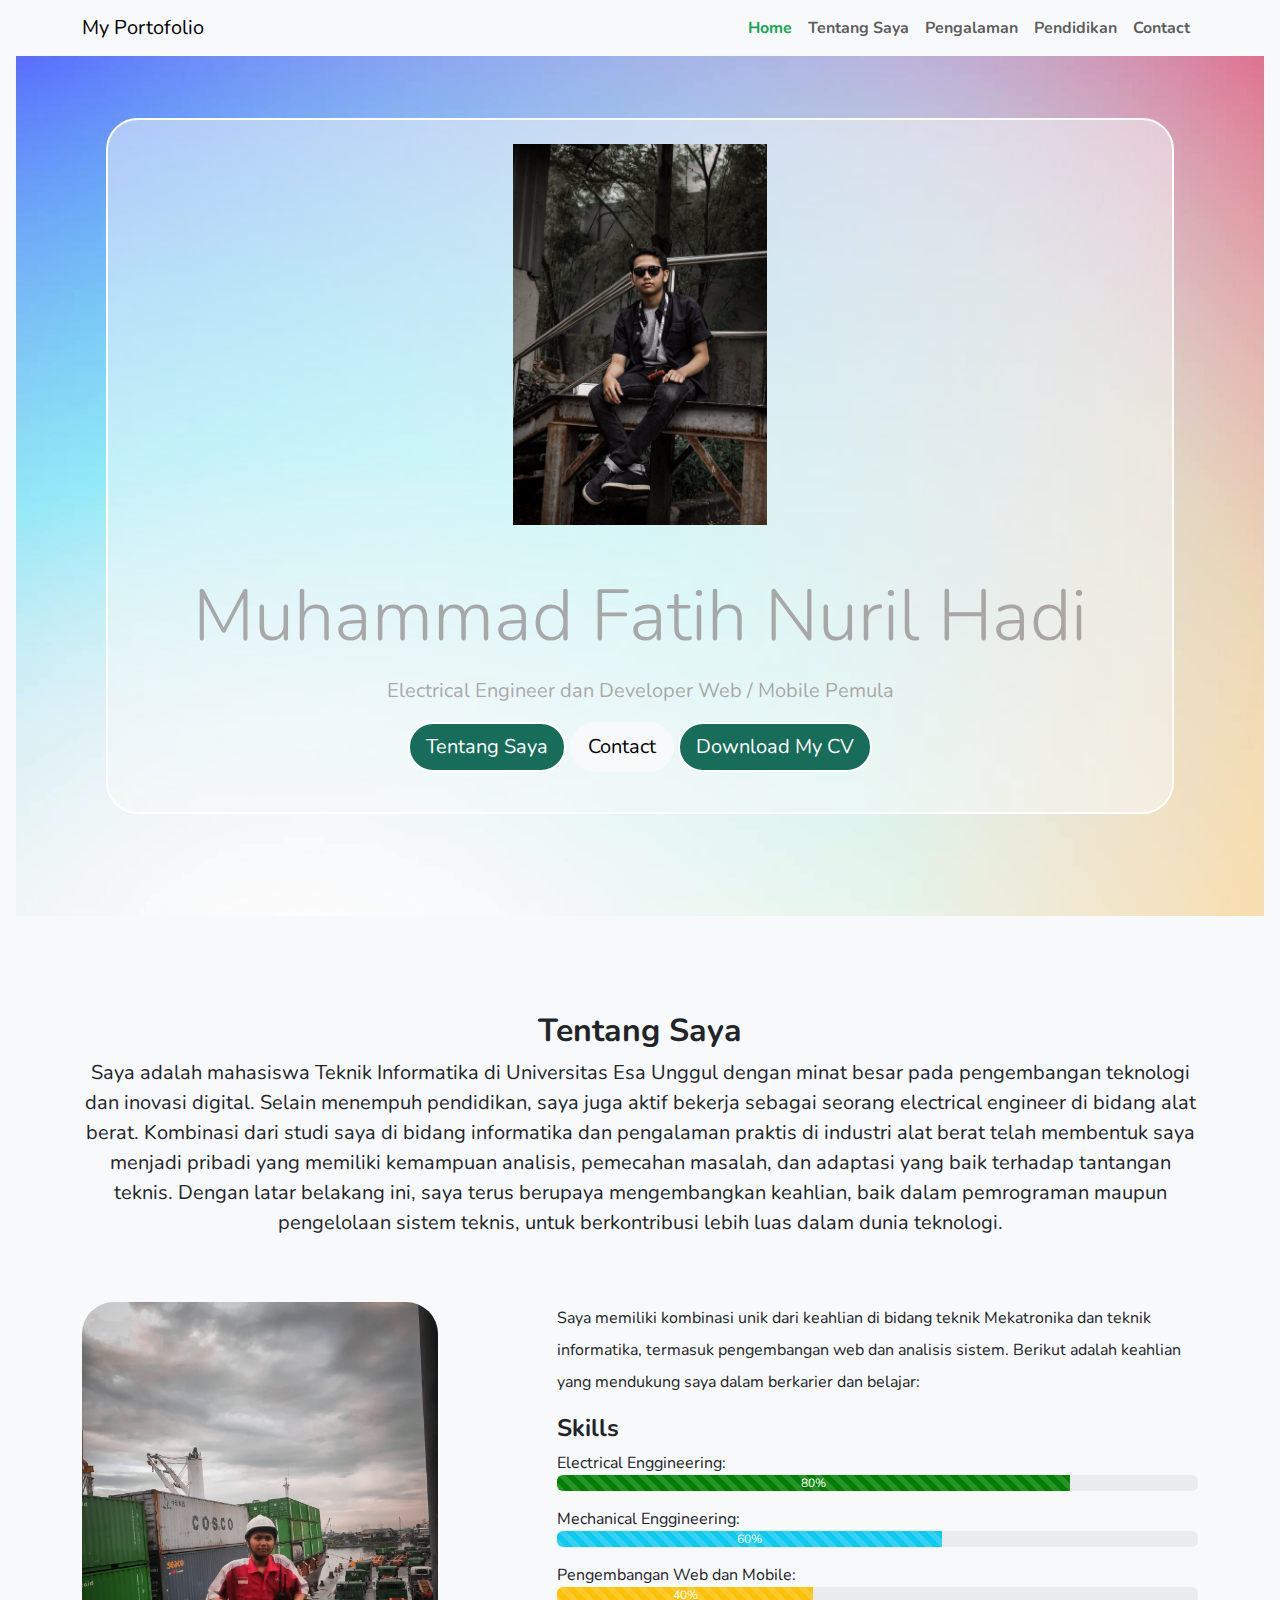
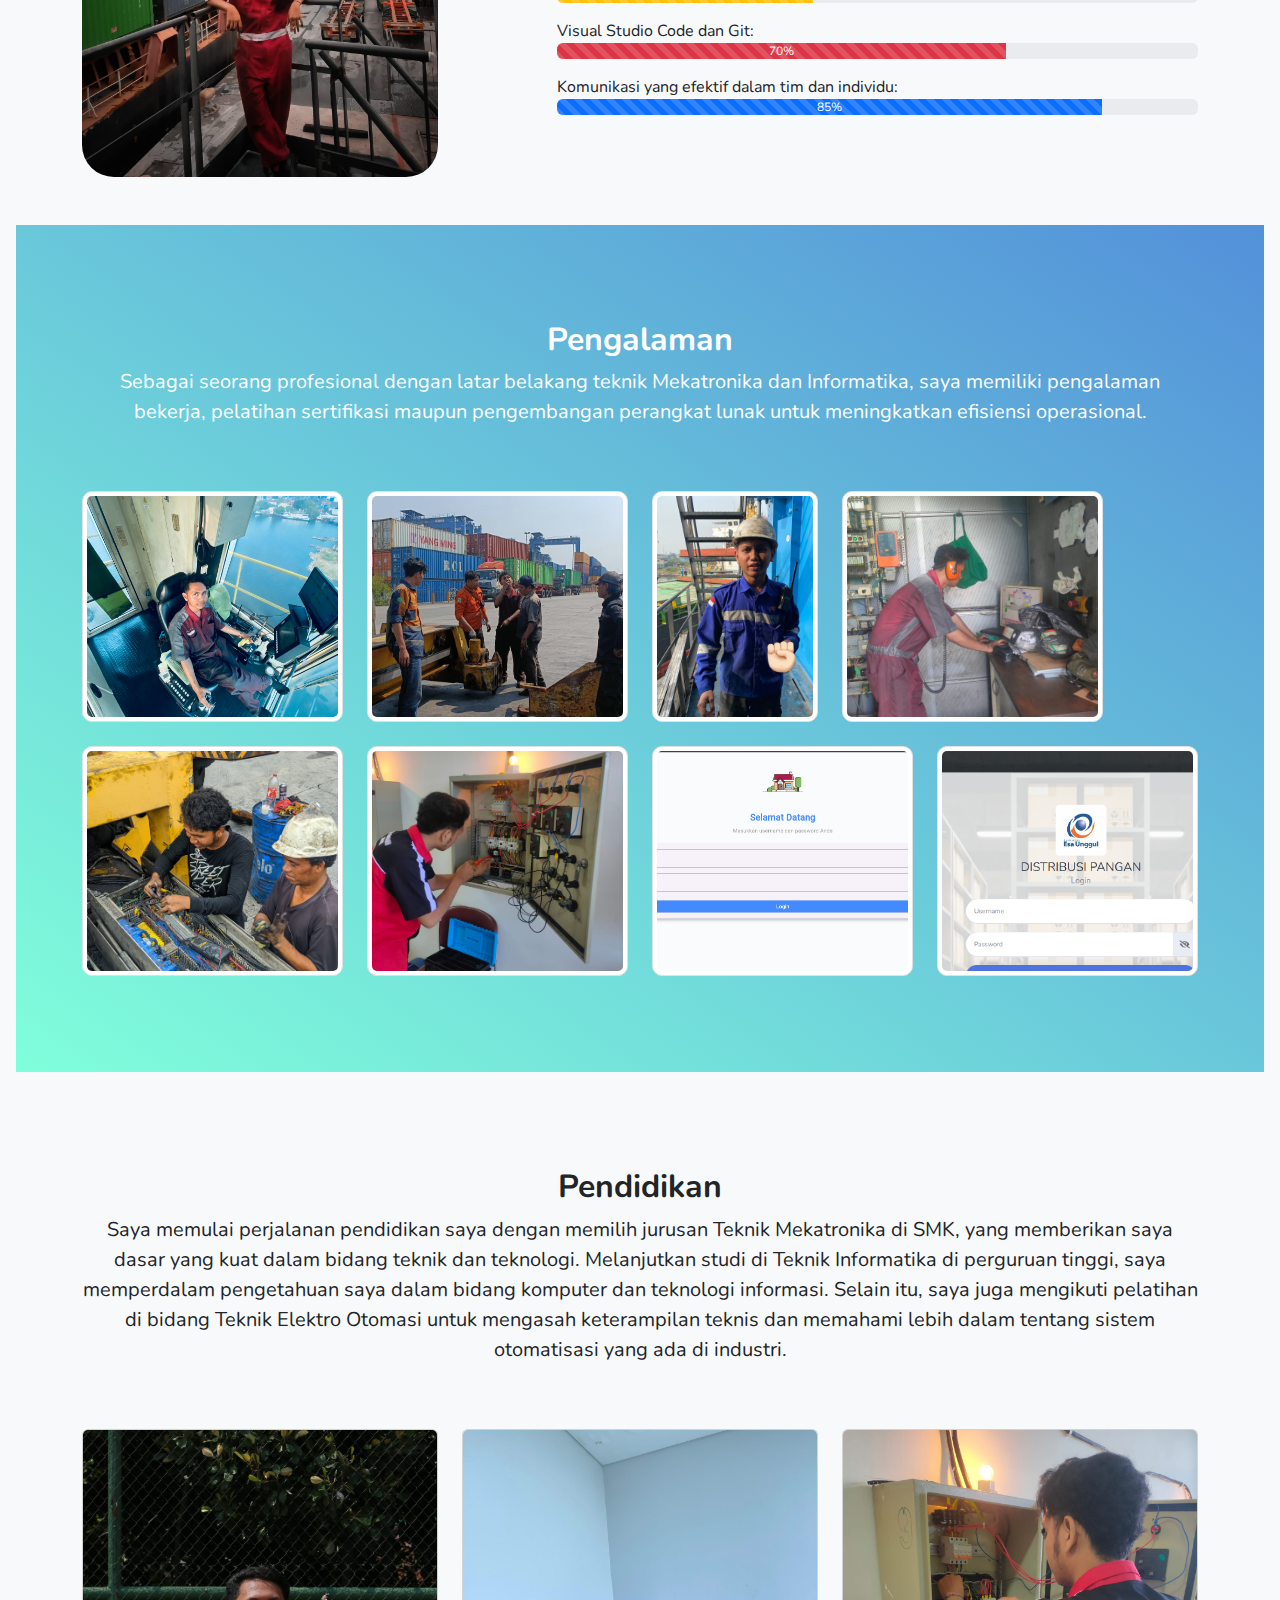
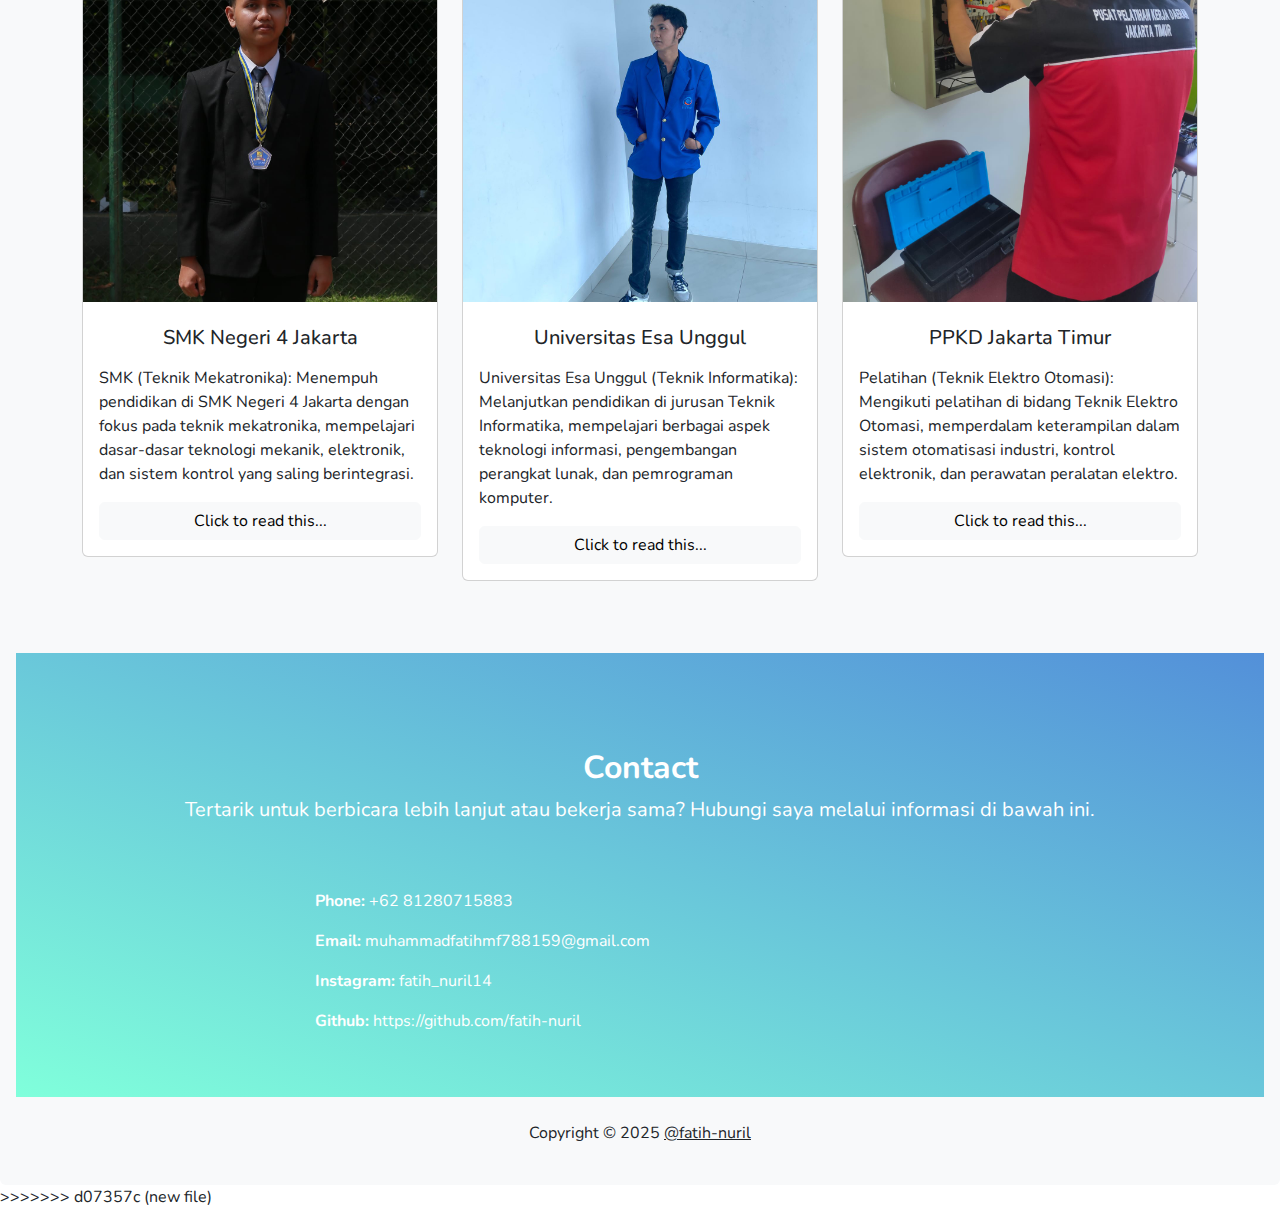
==== commit e3cc8449: "ganti Profil" ====
--- a/index.html
+++ b/index.html
@@ -1,313 +1,3 @@
-<<<<<<< HEAD
-<!DOCTYPE html>
-<html lang="en">
-<head>
-    <meta charset="UTF-8">
-    <meta http-equiv="X-UA-Compatible" content="IE=edge">
-    <meta name="viewport" content="width=device-width, initial-scale=1.0">
-    <title>Personal Portfolio</title>
-    <link rel="stylesheet" href="css/bootstrap.css" >
-    <link rel="stylesheet" href="css/bootstrap.min.css">
-    <link rel="stylesheet" href="css/style.css">
-    <link rel="stylesheet" href="css/bootstrap-callout.css">
-    <link rel="preconnect" href="https://fonts.googleapis.com">
-    <link rel="preconnect" href="https://fonts.gstatic.com" crossorigin>
-    <link href="https://fonts.googleapis.com/css2?family=Nunito:wght@200;300;400;500;600;700&display=swap" rel="stylesheet">
-
-    <!--
-    Images are from https://unsplash.com/
-    -->
-
-
-</head>
-<body>
-    <nav id="scrolling_navbar" class="navbar navbar-expand-lg bg-body-tertiary fixed-top">
-        <div class="container">
-          <a class="navbar-brand" href="#">My Portofolio</a>
-          <button class="navbar-toggler" type="button" data-bs-toggle="collapse" data-bs-target="#navbarNav" aria-controls="navbarNav" aria-expanded="false" aria-label="Toggle navigation">
-            <span class="navbar-toggler-icon"></span>
-          </button>
-          <div class="collapse navbar-collapse justify-content-end" id="navbarNav">
-            <ul class="navbar-nav fw-bold">
-              <li class="nav-item">
-                <a class="nav-link" href="#home">Home</a>
-              </li>
-              <li class="nav-item">
-                <a class="nav-link" href="#about">Tentang Saya</a>
-              </li>
-              <li class="nav-item">
-                <a class="nav-link" href="#travel">Pengalaman</a>
-              </li>
-              <li class="nav-item">
-                <a class="nav-link" href="#blog">Pendidikan</a>
-              </li>
-              <li class="nav-item">
-                <a class="nav-link" href="#contact">Contact</a>
-              </li>
-            </ul>
-          </div>
-        </div>
-      </nav>
-
-      <div data-bs-spy="scroll" data-bs-target="#scrolling_navbar" data-bs-root-margin="0px 0px -40%" data-bs-smooth-scroll="true" class="scrollspy-example bg-light p-3 rounded-2" tabindex="0">
-
-        <section class="min-vh-100 d-flex flex-wrap align-content-center" id="home" style="background-image: url('image/home.jpg'); background-size: cover;">
-          <div class="container d-flex align-items-center py-5">
-              <div class="col text-center bg-light m-4 p-4 text-dark bg-opacity-50 rounded-5 border border-2 border-white">
-                <img src="image/Fatih.jpeg" class="img-fluid col-lg-2 col-sm-6 col-xs-6 mb-4"> 
-                <p class="display-2 text-secondary mb-3">Muhammad Fatih Nuril Hadi</p>
-                <p class="text-secondary fs-5 mb-6">Electrical Engineer dan Developer Web / Mobile Pemula</p>
-                <a class="btn btn-success btn-lg active rounded-pill mb-3" href="#about">Tentang Saya</a>
-                <a class="btn btn-light btn-lg rounded-pill mb-3" href="#contact">Contact</a>
-            </div>
-          </div>
-        </section>
-
-        <section data-bs-spy="scroll" data-bs-target="#scrolling_navbar" class="container py-5" id="about">
-            <div class="text-center py-5">
-                <h2 class="fw-bolder">Tentang Saya</h2>
-                <p class="fs-5">Saya adalah mahasiswa Teknik Informatika di Universitas Esa Unggul dengan minat besar pada pengembangan teknologi dan inovasi digital. Selain menempuh pendidikan, saya juga aktif bekerja sebagai seorang electrical engineer di bidang alat berat. Kombinasi dari studi saya di bidang informatika dan pengalaman praktis di industri alat berat telah membentuk saya menjadi pribadi yang memiliki kemampuan analisis, pemecahan masalah, dan adaptasi yang baik terhadap tantangan teknis.
-
-                  Dengan latar belakang ini, saya terus berupaya mengembangkan keahlian, baik dalam pemrograman maupun pengelolaan sistem teknis, untuk berkontribusi lebih luas dalam dunia teknologi.</p>
-            </div>
-            <div class="row">
-                <div class="col-lg-4" >
-                    <img class="img-fluid rounded-5" src="image/pelabuhan.png">
-                </div>
-                <div class="col-lg-7 offset-lg-1">
-                    <p class="lh-lg mb-6">Saya memiliki kombinasi unik dari keahlian di bidang teknik Mekatronika dan teknik informatika, termasuk pengembangan web dan analisis sistem. Berikut adalah keahlian yang mendukung saya dalam berkarier dan belajar:</p>
-                    <h3 class="fw-bold fs-4">Skills</h3>
-                    
-                    <p class="mb-0" >Electrical Enggineering:</p>
-                    <div class="progress mb-3">
-                        <div class="progress-bar progress-bar-striped bg-greenyellow" style="width: 80%;">80%</div>
-                    </div>
-                    <p class="mb-0" >Mechanical Enggineering:</p>
-                    <div class="progress mb-3">
-                        <div class="progress-bar progress-bar-striped bg-info" style="width: 60%;">60%</div>
-                    </div>
-                    <p class="mb-0" >Pengembangan Web dan Mobile:</p>
-                    <div class="progress mb-3">
-                        <div class="progress-bar progress-bar-striped bg-warning" style="width: 40%;">40%</div>
-                    </div>
-                    <p class="mb-0" >Visual Studio Code dan Git:</p>
-                    <div class="progress mb-3">
-                        <div class="progress-bar progress-bar-striped bg-danger" style="width: 70%;">70%</div>
-                    </div>
-                    <p class="mb-0" >Komunikasi yang efektif dalam tim dan individu:</p>
-                    <div class="progress mb-3">
-                        <div class="progress-bar progress-bar-striped bg-green" style="width: 85%;">85%</div>
-                    </div>
-                </div>
-
-            </div>
-
-        </section>
-
-        <section data-bs-spy="scroll" data-bs-target="#scrolling_navbar" class="bg-dark py-5" id="travel">
-            <div class="container">
-                <div class="text-white text-center py-5">
-                    <h2 class="fw-bolder">Pengalaman</h2>
-                    <p class="fs-5">Sebagai seorang profesional dengan latar belakang teknik Mekatronika dan Informatika, saya memiliki pengalaman bekerja, pelatihan sertifikasi maupun pengembangan perangkat lunak untuk meningkatkan efisiensi operasional.</p>
-                </div>
-
-                <div class="row pb-4" id="gallery" data-toggle="modal" data-target="#exampleModal">
-                    <div class="col-12 col-sm-6 col-lg-3 mb-4">
-                      <img class="w-100 img-thumbnail" src="image/fatih1.jpeg" data-target="#carouselExample" data-slide-to="0">
-                    </div>
-                    <div class="col-12 col-sm-6 col-lg-3 mb-4">
-                      <img class="w-100 img-thumbnail" src="image/fatih2.jpeg" data-target="#carouselExample" data-slide-to="1">
-                    </div>
-                    <div class="col-11 col-sm-5 col-lg-2 mb-2">
-                      <img class="w-100 img-thumbnail" src="image/fatih3.jpeg" data-target="#carouselExample" data-slide-to="2">
-                    </div>
-                    <div class="col-12 col-sm-6 col-lg-3 mb-4">
-                      <img class="w-100 img-thumbnail" src="image/fatih4.jpeg" data-target="#carouselExample" data-slide-to="3">
-                    </div>
-                    <div class="col-12 col-sm-6 col-lg-3 mb-4">
-                        <img class="w-100 img-thumbnail" src="image/fatih5.jpeg" data-target="#carouselExample" data-slide-to="4">
-                    </div>
-                    <div class="col-12 col-sm-6 col-lg-3 mb-4">
-                        <img class="w-100 img-thumbnail" src="image/fatih6.jpeg" data-target="#carouselExample" data-slide-to="5">
-                    </div>
-                    <div class="col-12 col-sm-6 col-lg-3 mb-4">
-                        <img class="w-100 img-thumbnail" src="image/project1.png" data-target="#carouselExample" data-slide-to="6">
-                    </div>
-                    <div class="col-12 col-sm-6 col-lg-3 mb-4">
-                        <img class="w-100 img-thumbnail" src="image/project3.png" data-target="#carouselExample" data-slide-to="7">
-                    </div>
-                  </div>
-                  
-                  <!-- Modal -->
-                  <!-- 
-                  This part is straight out of Bootstrap docs. Just a carousel inside a modal.
-                  -->
-                  <div class="modal fade" id="exampleModal" tabindex="-1" role="dialog" aria-hidden="true">
-                    <div class="modal-dialog" role="document">
-                      <div class="modal-content">
-                        <div class="modal-header">
-                          <button type="button" class="btn-close" data-dismiss="modal" aria-label="Close"></span>
-                          </button>
-                        </div>
-                        <div class="modal-body">
-                          <div id="carouselExample" class="carousel slide" data-bs-ride="carousel">
-                            <div class="carousel-indicators">
-                                <button type="button" data-bs-target="#carouselExample" data-bs-slide-to="0" class="active" aria-current="true" aria-label="Slide 1"></button>
-                                <button type="button" data-bs-target="#carouselExample" data-bs-slide-to="1" aria-label="Slide 2"></button>
-                                <button type="button" data-bs-target="#carouselExample" data-bs-slide-to="2" aria-label="Slide 3"></button>
-                                <button type="button" data-bs-target="#carouselExample" data-bs-slide-to="3" aria-label="Slide 4"></button>
-                                <button type="button" data-bs-target="#carouselExample" data-bs-slide-to="4" aria-label="Slide 5"></button>
-                                <button type="button" data-bs-target="#carouselExample" data-bs-slide-to="5" aria-label="Slide 6"></button>
-                                <button type="button" data-bs-target="#carouselExample" data-bs-slide-to="6" aria-label="Slide 7"></button>
-                                <button type="button" data-bs-target="#carouselExample" data-bs-slide-to="7" aria-label="Slide 8"></button>
-                              </div>
-                            <div class="carousel-inner">
-                              <div class="carousel-item active" data-bs-interval="3000">
-                                <img class="d-block w-100" src="image/operator.jpeg">
-                              </div>
-                              <div class="carousel-item" data-bs-interval="3000">
-                                <img class="d-block w-100" src="image/elektrik1.jpeg">
-                              </div>
-                              <div class="carousel-item" data-bs-interval="3000">
-                                <img class="d-block w-100" src="image/ngoding.jpeg">
-                              </div>
-                              <div class="carousel-item" data-bs-interval="3000">
-                                <img class="d-block w-100" src="image/drive1.jpeg">
-                              </div>
-                              <div class="carousel-item" data-bs-interval="3000">
-                                <img class="d-block w-100" src="image/hmc2.jpeg">
-                              </div>
-                              <div class="carousel-item" data-bs-interval="3000">
-                                <img class="d-block w-100" src="image/las1.jpeg">
-                              </div>
-                              <div class="carousel-item" data-bs-interval="3000">
-                                <img class="d-block w-100" src="image/bareng.jpeg">
-                              </div>
-                              <div class="carousel-item" data-bs-interval="3000">
-                                <img class="d-block w-100" src="image/pelabuhan.png">
-                              </div>
-                            </div>
-                            <a class="carousel-control-prev" href="#carouselExample" type="button" data-slide="prev">
-                              <span class="carousel-control-prev-icon" aria-hidden="true"></span>
-                              <span class="visually-hidden">Previous</span>
-                            </a>
-                            <a class="carousel-control-next" href="#carouselExample" type="button" data-slide="next">
-                              <span class="carousel-control-next-icon" aria-hidden="true"></span>
-                              <span class="visually-hidden">Next</span>
-                            </a>
-                          </div>
-                        </div>
-                      </div>
-                    </div>
-                  </div>
-                  
-            </div>
-            
-        </section>
-
-        <section data-bs-spy="scroll" data-bs-target="#scrolling_navbar" class="py-5" id="blog">
-            <div class="container">
-                <div class="text-center py-5">
-                    <h2 class="fw-bolder">Pendidikan</h2>
-                    <p class="fs-5">Saya memulai perjalanan pendidikan saya dengan memilih jurusan Teknik Mekatronika di SMK, yang memberikan saya dasar yang kuat dalam bidang teknik dan teknologi. Melanjutkan studi di Teknik Informatika di perguruan tinggi, saya memperdalam pengetahuan saya dalam bidang komputer dan teknologi informasi. Selain itu, saya juga mengikuti pelatihan di bidang Teknik Elektro Otomasi untuk mengasah keterampilan teknis dan memahami lebih dalam tentang sistem otomatisasi yang ada di industri.</p>
-                </div>
-
-                <div class="row">
-                    <div class="col-lg-4 col-md-6 mb-4">
-                        <div class="card">
-                            <img src="image/smk.jpeg" class="card-img-top">
-                            <div class="card-body">
-                                <h5 class="card-title text-center py-2">SMK Negeri 4 Jakarta</h5>
-                                <p>SMK (Teknik Mekatronika): Menempuh pendidikan di SMK Negeri 4 Jakarta dengan fokus pada teknik mekatronika, mempelajari dasar-dasar teknologi mekanik, elektronik, dan sistem kontrol yang saling berintegrasi.</p>
-                                <a href="blog-page.html" class="btn btn-light d-flex justify-content-center">Click to read this...</a>
-                            </div>
-
-                        </div>
-
-                    </div>
-
-                    <div class="col-lg-4 col-md-6 mb-4">
-                        <div class="card">
-                            <img src="image/kuliah.jpeg" class="card-img-top">
-                            <div class="card-body">
-                                <h5 class="card-title text-center py-2">Universitas Esa Unggul</h5>
-                                <p>Universitas Esa Unggul (Teknik Informatika): Melanjutkan pendidikan di jurusan Teknik Informatika, mempelajari berbagai aspek teknologi informasi, pengembangan perangkat lunak, dan pemrograman komputer.</p>
-                                <a href="blog-page2.html" class="btn btn-light d-flex justify-content-center">Click to read this...</a>
-                            </div>
-
-                        </div>
-
-                    </div>
-
-                    <div class="col-lg-4 col-md-6 mb-4">
-                        <div class="card">
-                            <img src="image/pelatihan.jpeg" class="card-img-top">
-                            <div class="card-body">
-                                <h5 class="card-title text-center py-2">PPKD Jakarta Timur</h5>
-                                <p>Pelatihan (Teknik Elektro Otomasi): Mengikuti pelatihan di bidang Teknik Elektro Otomasi, memperdalam keterampilan dalam sistem otomatisasi industri, kontrol elektronik, dan perawatan peralatan elektro.</p>
-                                <a href="blog-page3.html" class="btn btn-light d-flex justify-content-center">Click to read this...</a>
-                            </div>
-
-                        </div>
-
-                    </div>
-
-                </div>
-
-
-
-            </div>
-        </section>
-
-        <section data-bs-spy="scroll" data-bs-target="#scrolling_navbar" class="bg-dark py-5" id="contact">
-          <div class="container">
-              <div class="text-white text-center py-5">
-                  <h2 class="fw-bolder">Contact</h2>
-                  <p class="fs-5">Tertarik untuk berbicara lebih lanjut atau bekerja sama? Hubungi saya melalui informasi di bawah ini.</p>
-              </div>
-      
-              <div class="col-xxl-6 col-xl-7 col-lg-8 col-md-9 col-sm-10 col-11 mx-auto">
-                  <div class="text-white fs-6">
-                      <p><strong>Phone:</strong> +62 81280715883</p>
-                      <p><strong>Email:</strong> muhammadfatihmf788159@gmail.com</p>
-                      <p><strong>Instagram:</strong> fatih_nuril14</p>
-                      <p><strong>Github:</strong> https://github.com/fatih-nuril</p>
-                  </div>
-              </div>
-          </div>
-      </section>      
-
-        <footer class="bg-light">
-            <div class="container">
-                <p class="copyright-text text-center fs-8 py-4 mb-0">Copyright © 2025 <a class="text-dark" href="https://github.com/fatih-nuril" target="_blank">@fatih-nuril</a></p>
-                </div>
-            </div>
-
-        </footer>
-
-    </div>
-
-    <script>
-        function switchStyle() {
-        if (document.getElementById('styleSwitch').checked) {
-            document.getElementById('gallery').classList.add("custom");
-            document.getElementById('exampleModal').classList.add("custom");
-        } else {
-            document.getElementById('gallery').classList.remove("custom");
-            document.getElementById('exampleModal').classList.remove("custom");
-        }
-        };
-        
-    </script>
-
-    <script src="https://cdnjs.cloudflare.com/ajax/libs/jquery/3.3.1/jquery.min.js" ></script>
-    <script src="https://cdnjs.cloudflare.com/ajax/libs/popper.js/1.14.6/popper.min.js" ></script>
-    <script src="https://stackpath.bootstrapcdn.com/bootstrap/4.1.3/js/bootstrap.min.js" ></script>
-    <script src="js/bootstrap.bundle.min.js"></script>
-    <script src="js/main.js"></script>
-   
-</body>
-=======
 <!DOCTYPE html>
 <html lang="en">
 <head>
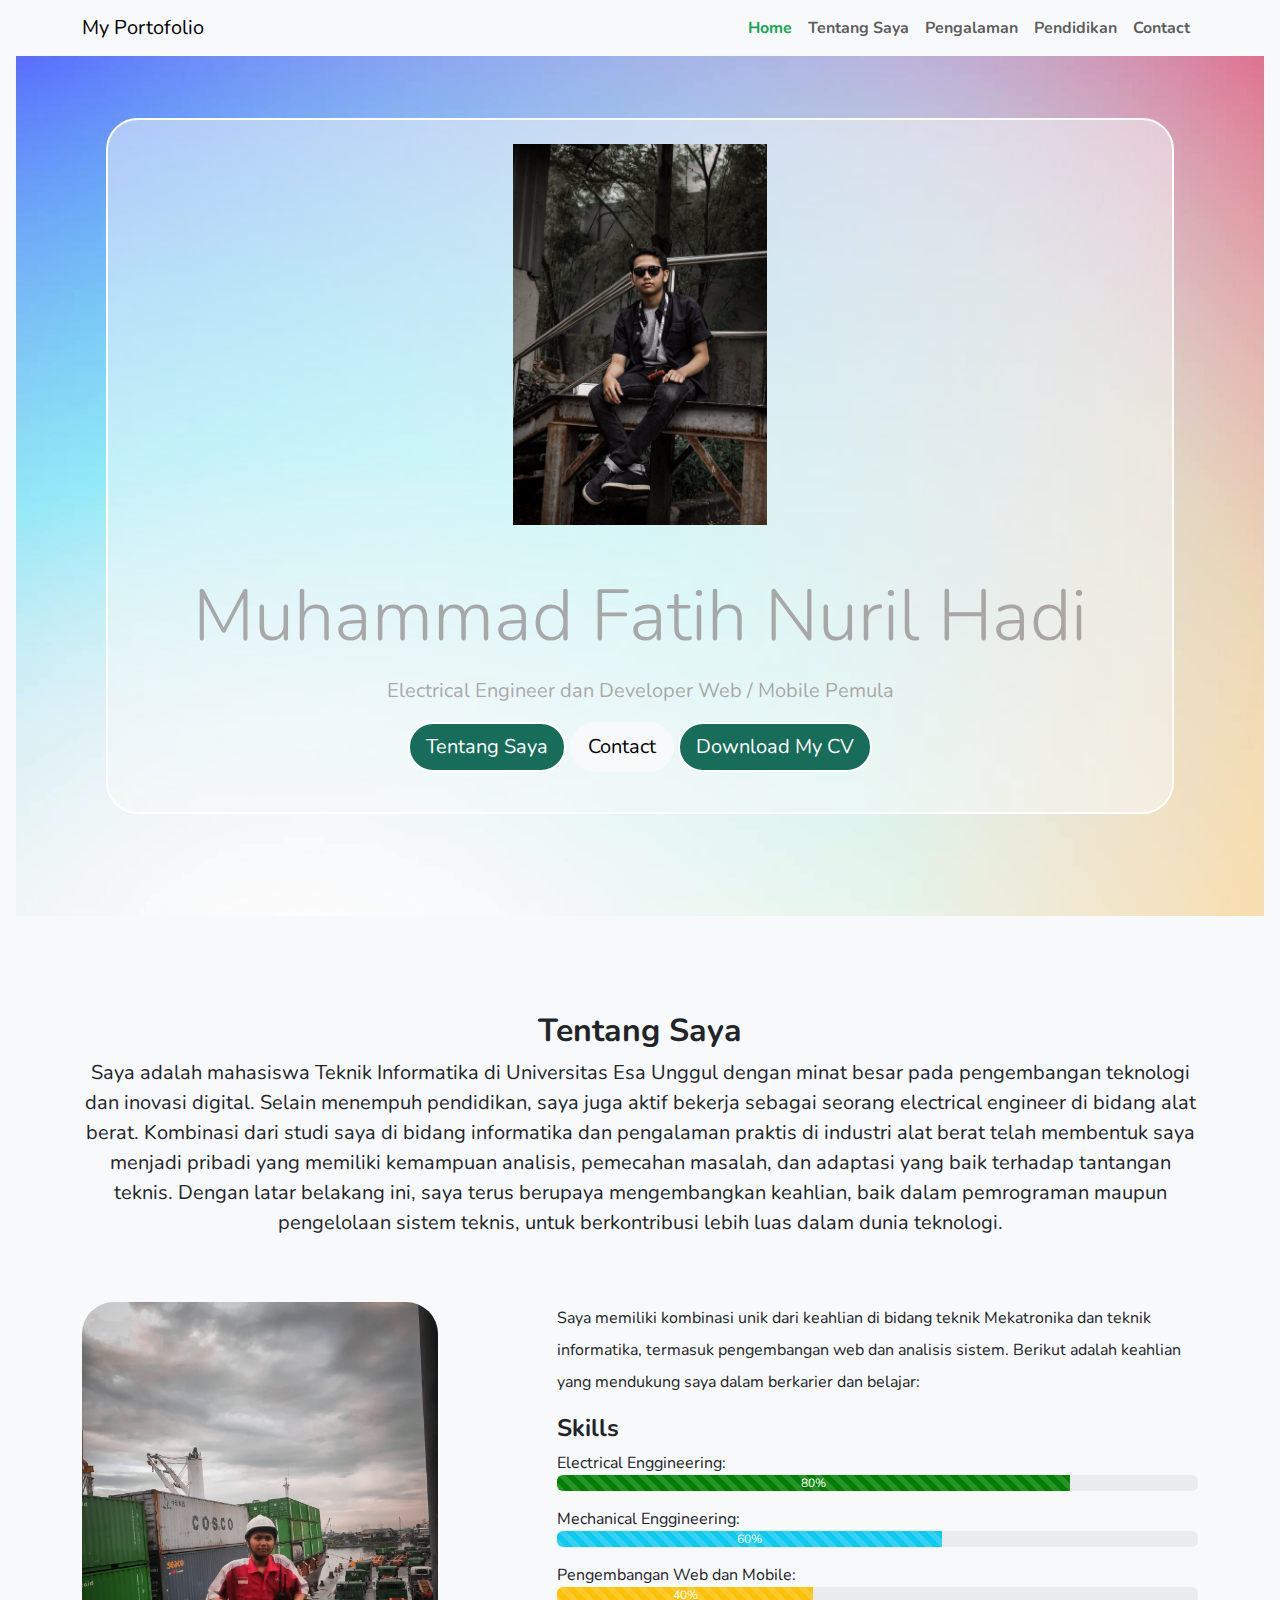
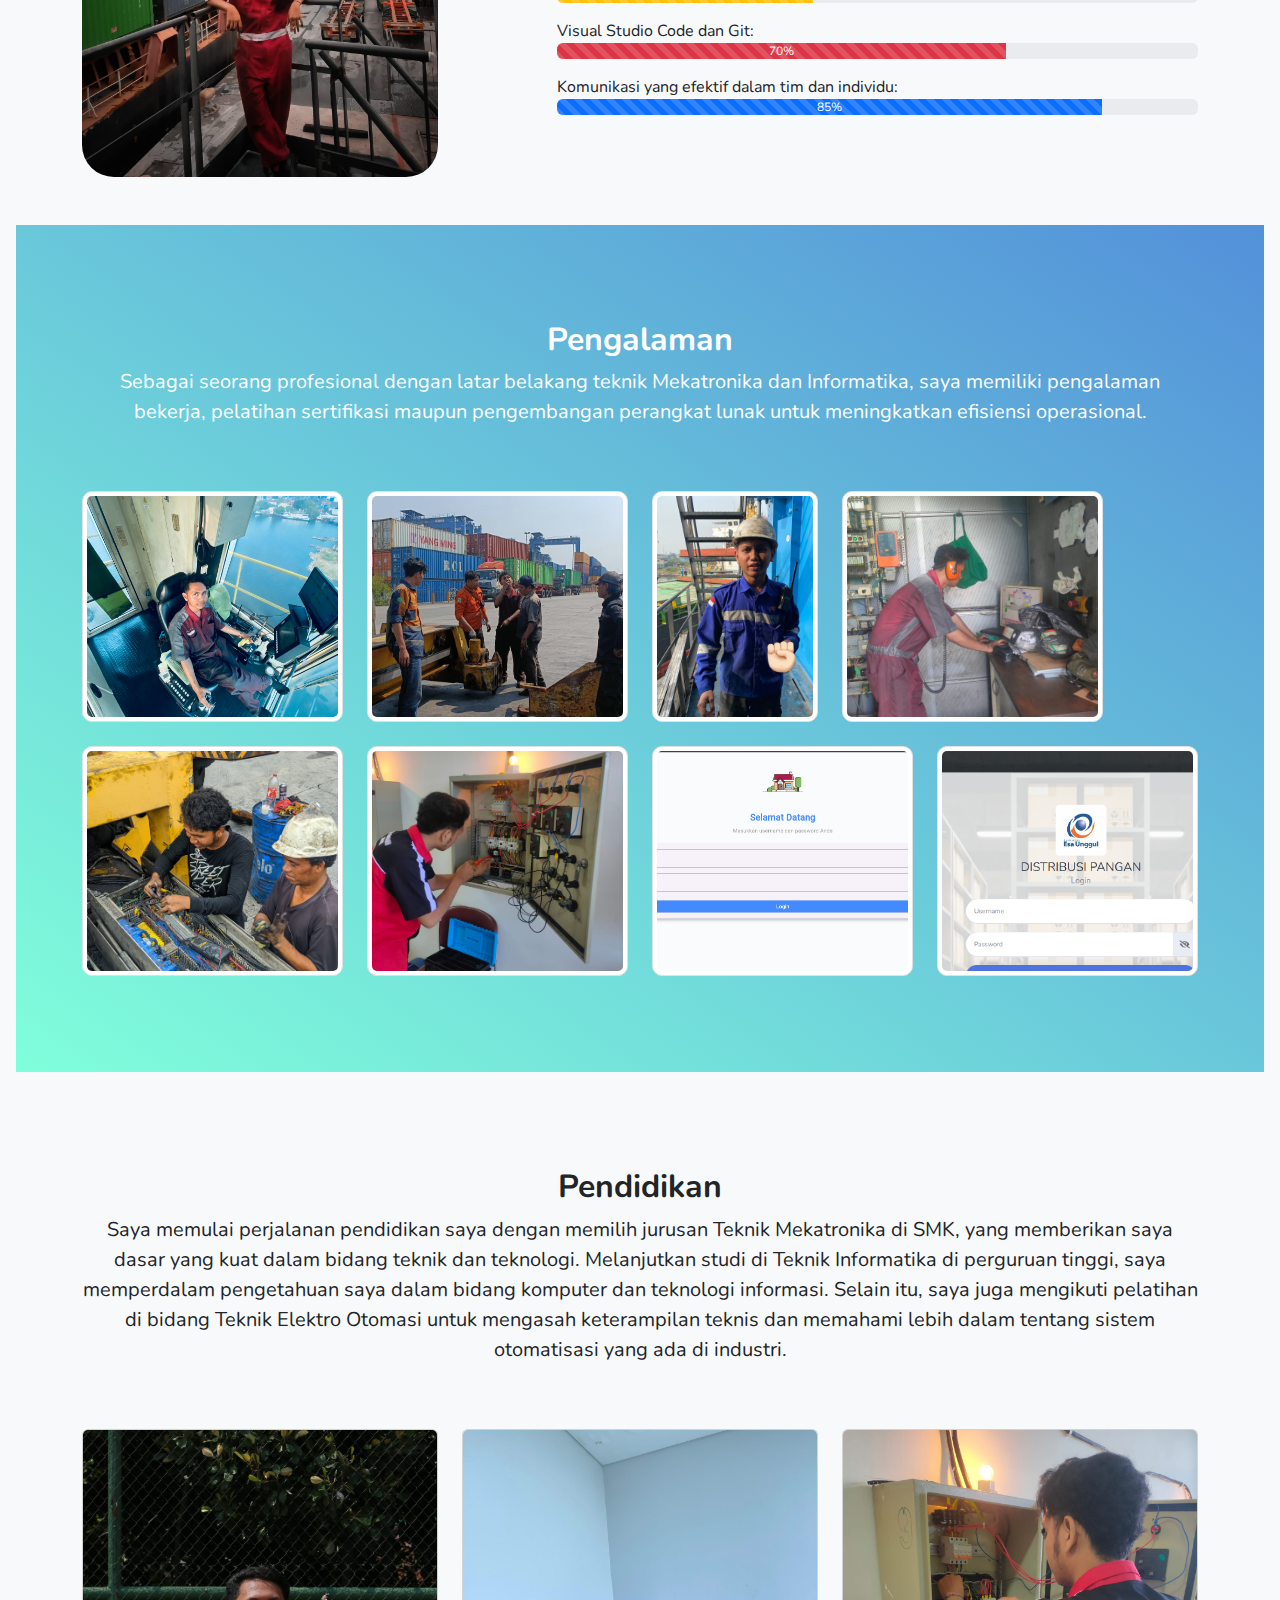
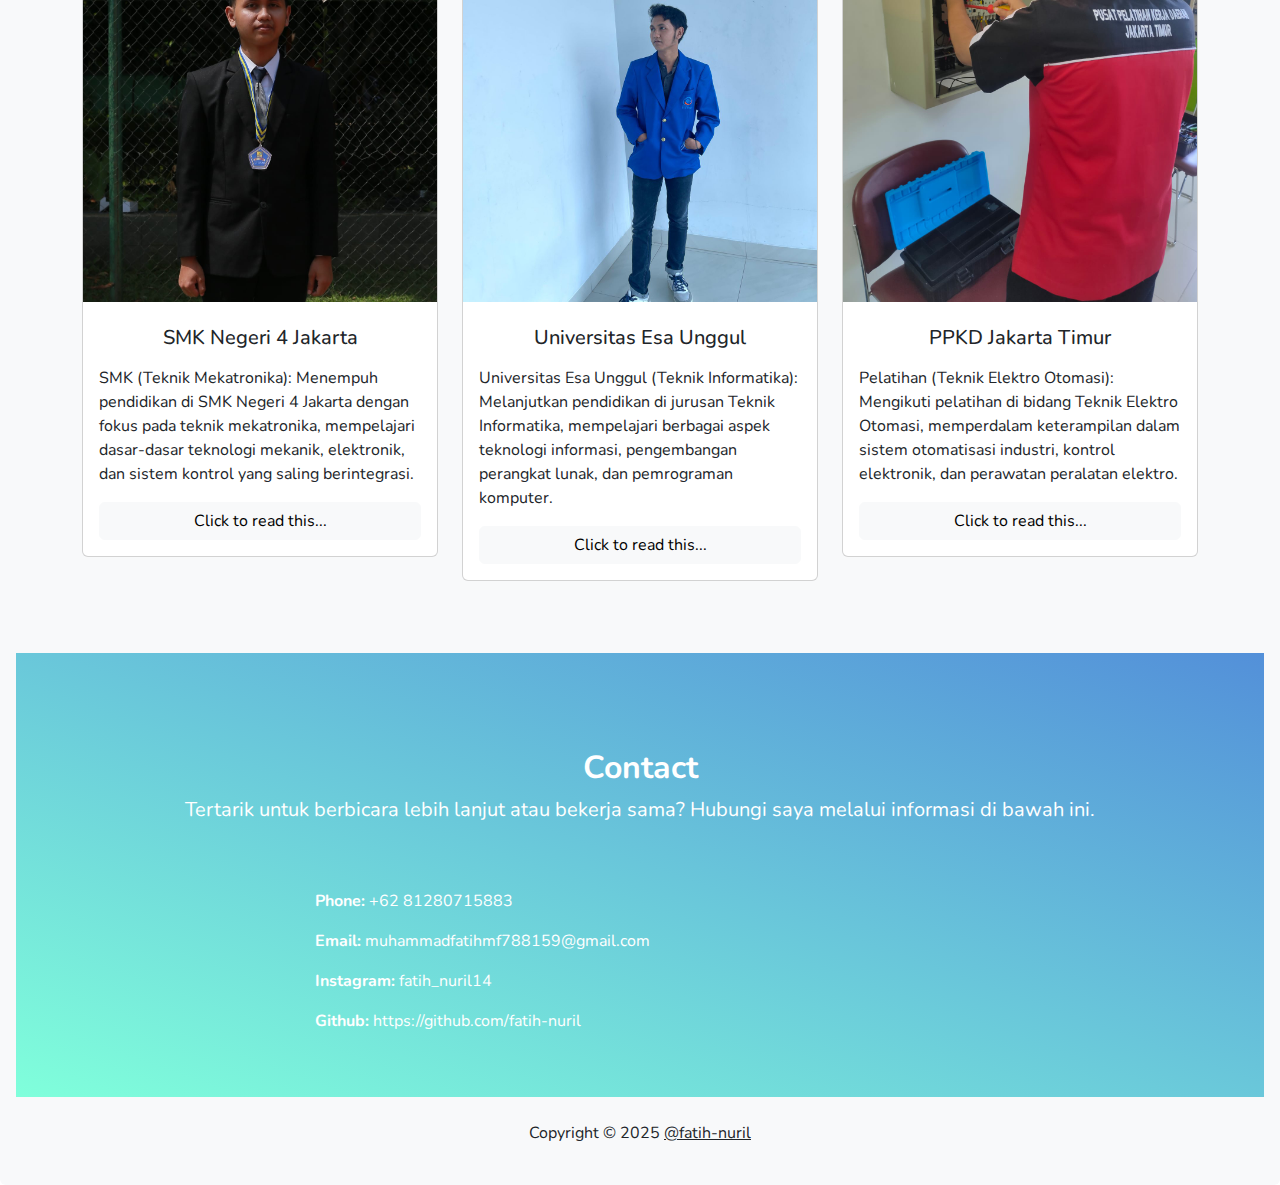
==== commit 893512e3: "perapihan" ====
--- a/index.html
+++ b/index.html
@@ -307,5 +307,5 @@
     <script src="js/main.js"></script>
    
 </body>
->>>>>>> d07357c (new file)
-</html>+
+</html>
